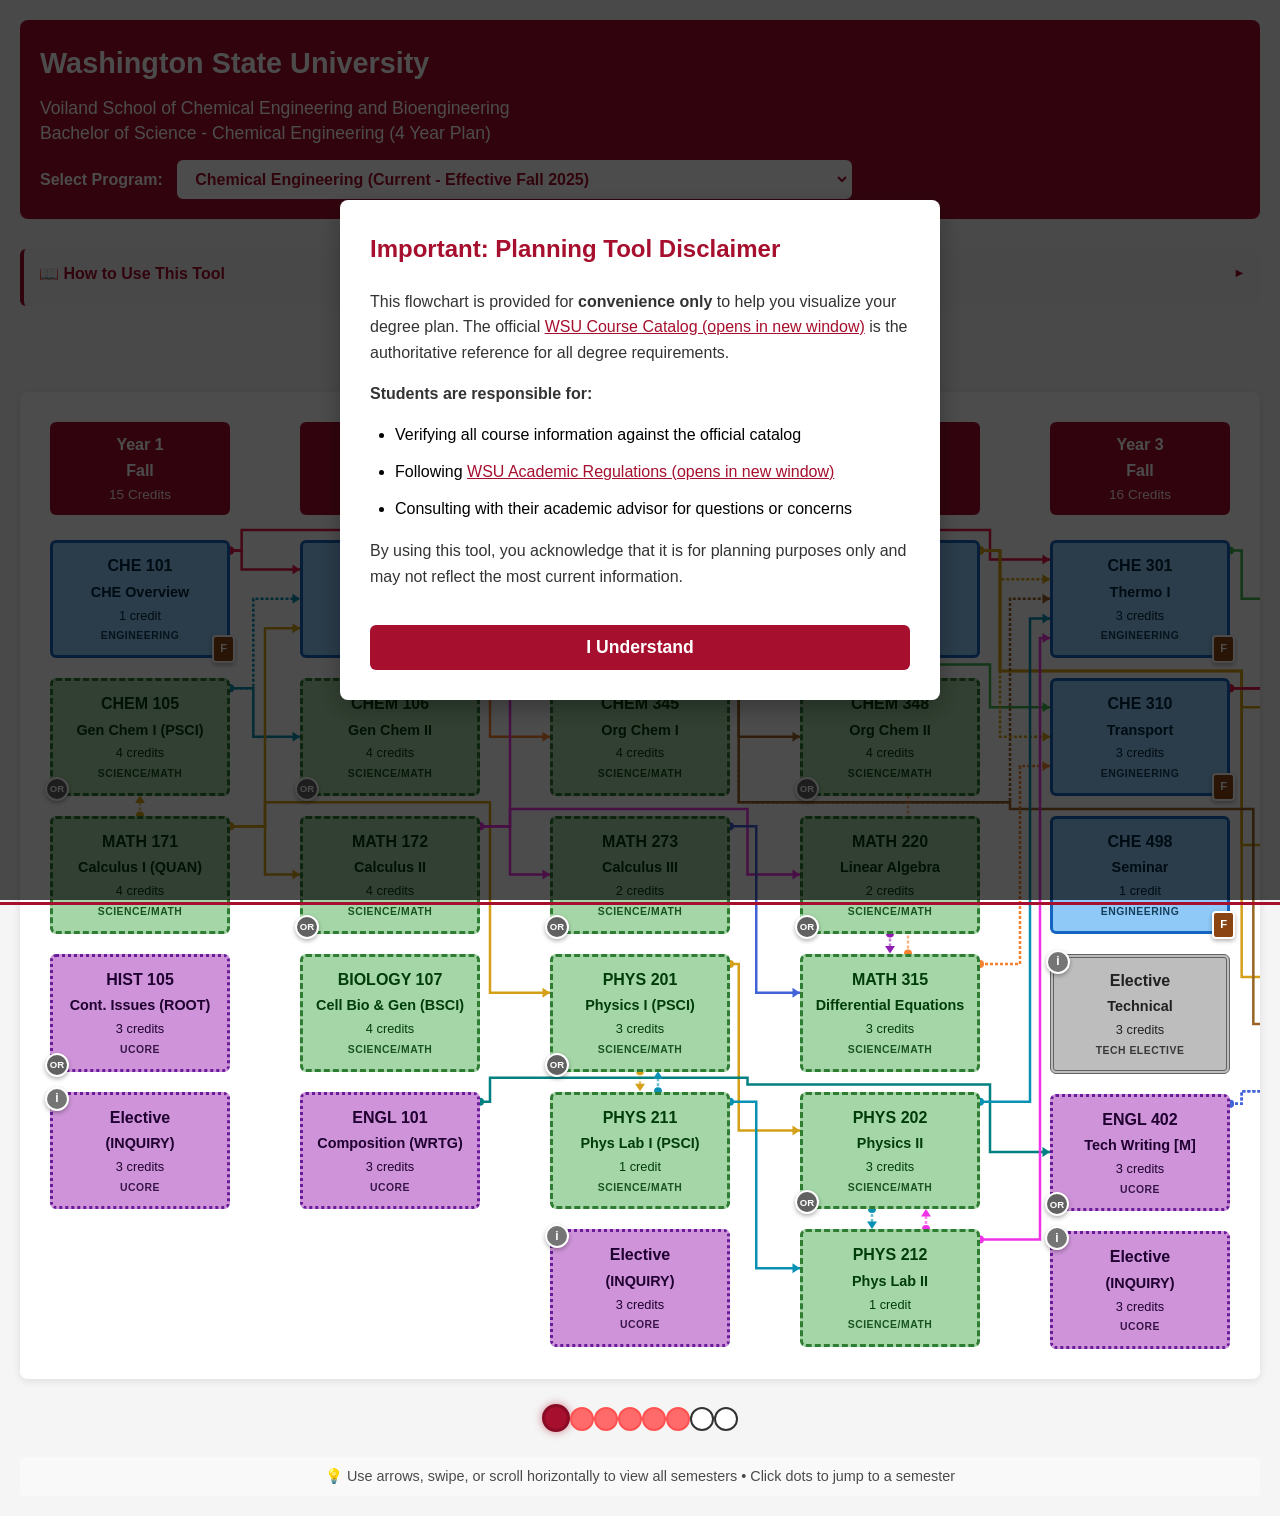
==== index.html @ 3dea2014 "Update stylesheet and script versioning in index.html" ====
<!DOCTYPE html>
<!--
    WSU Engineering Curriculum Flowchart
    Version: 1.0.0
    Last Updated: December 3, 2025
    
    Voiland School of Chemical Engineering and Bioengineering
    Washington State University
-->
<html lang="en">
<head>
    <meta charset="UTF-8">
    <meta name="viewport" content="width=device-width, initial-scale=1.0">
    <title>WSU Engineering Curriculum Flowchart</title>
    <link rel="icon" href="data:image/svg+xml,<svg xmlns=%22http://www.w3.org/2000/svg%22 viewBox=%220 0 100 100%22><text y=%22.9em%22 font-size=%2290%22>🎓</text></svg>">
    <link rel="stylesheet" href="flowchart.css?v=20260311g">
</head>
<body>
    <!-- Fallback for users with JavaScript disabled -->
    <noscript>
        <div style="background: #A60F2D; color: white; padding: 20px; text-align: center; font-family: Arial, sans-serif;">
            <h2>JavaScript Required</h2>
            <p>This curriculum flowchart application requires JavaScript to function. Please enable JavaScript in your browser settings and reload the page.</p>
            <p>For curriculum information, please visit the <a href="https://catalog.wsu.edu/" style="color: #fff; text-decoration: underline;">WSU Course Catalog</a>.</p>
        </div>
    </noscript>
    
    <!-- Skip Navigation Link -->
    <nav aria-label="Skip navigation" style="position: absolute; top: 0; left: 0; pointer-events: none; z-index: 10000; background: transparent; padding: 0; margin: 0;">
        <a href="#flowchart-container" class="skip-link" style="pointer-events: auto;">Skip to flowchart</a>
    </nav>
    
    <!-- Disclaimer Modal -->
    <div id="disclaimerModal" class="modal-overlay" role="dialog" aria-label="Disclaimer" aria-modal="true">
        <div class="modal-content">
            <h2 id="disclaimerTitle">Important: Planning Tool Disclaimer</h2>
            <p>This flowchart is provided for <strong>convenience only</strong> to help you visualize your degree plan. The official <a href="https://catalog.wsu.edu/" target="_blank" rel="noopener noreferrer">WSU Course Catalog (opens in new window)</a> is the authoritative reference for all degree requirements.</p>

            <p><strong>Students are responsible for:</strong></p>
            <ul>
                <li>Verifying all course information against the official catalog</li>
                <li>Following <a href="https://registrar.wsu.edu/academic-regulations/#108" target="_blank" rel="noopener noreferrer">WSU Academic Regulations (opens in new window)</a></li>
                <li>Consulting with their academic advisor for questions or concerns</li>
            </ul>

            <p>By using this tool, you acknowledge that it is for planning purposes only and may not reflect the most current information.</p>

            <button class="modal-button" id="disclaimerButton">I Understand</button>
        </div>
    </div>
    
    <header>
        <h1>Washington State University</h1>
        <h2 class="subtitle">Voiland School of Chemical Engineering and Bioengineering</h2>
        <h2 class="subtitle" id="programTitle">Bachelor of Science - Chemical Engineering (4 Year Plan)</h2>
        <div class="program-selector">
            <label for="programSelect">Select Program:</label>
            <select id="programSelect">
                <!-- Options will be populated dynamically from programsData -->
            </select>
        </div>
    </header>
    
    <main id="main-content">
        <h2 class="visually-hidden">Curriculum Flowchart</h2>
        <div id="announcements" class="visually-hidden" aria-live="polite" aria-atomic="true"></div>

        <!-- User Guide / Legend -->
        <div class="legend">
            <button id="guideToggle" class="collapsed" aria-expanded="false" aria-controls="guideContent">
                <span><span aria-hidden="true">📖</span> How to Use This Tool</span>
            </button>

            <div class="legend-content hidden" id="guideContent">
            <h3 class="visually-hidden">User Guide</h3>
            
            <div class="legend-section">
                <h4 style="font-size: 1em; margin-bottom: 10px; color: #333; font-weight: 600;">Course Types:</h4>
                <div class="legend-items">
                    <div class="legend-item">
                        <div class="legend-box engineering" aria-hidden="true"></div>
                        <span class="legend-label">Engineering</span>
                    </div>
                    <div class="legend-item">
                        <div class="legend-box science" aria-hidden="true"></div>
                        <span class="legend-label">Science/Math</span>
                    </div>
                    <div class="legend-item">
                        <div class="legend-box ucore" aria-hidden="true"></div>
                        <span class="legend-label">UCORE</span>
                    </div>
                    <div class="legend-item">
                        <div class="legend-box technical" aria-hidden="true"></div>
                        <span class="legend-label">Technical Elective</span>
                    </div>
                </div>
            </div>

            <div class="legend-section">
                <h4 style="font-size: 1em; margin-bottom: 10px; color: #333; font-weight: 600;">Course Relationships (click any course to see):</h4>
                <div class="legend-items">
                    <div class="legend-item">
                        <div style="width: 32px; height: 32px; border: 5px solid #000; background: #fff; box-shadow: 0 0 0 3px #A60F2D; border-radius: 4px; margin: 8px;" aria-hidden="true"></div>
                        <span class="legend-label">Selected Course</span>
                    </div>
                    <div class="legend-item">
                        <div style="width: 32px; height: 32px; border: 5px solid #b83600; background: #fff3e0; box-shadow: 0 0 10px rgba(184, 54, 0, 0.6); border-radius: 4px; margin: 8px; position: relative;" aria-hidden="true">
                            <div style="position: absolute; top: 0; right: 0; transform: translate(50%, -50%); background: #b83600; color: white; border-radius: 3px; padding: 0.1rem 0.25rem; font-size: 0.55em; font-weight: bold; border: 1.5px solid white; box-shadow: 0 1px 3px rgba(0,0,0,0.3);">PRE</div>
                        </div>
                        <span class="legend-label">Prerequisites (must take first)</span>
                    </div>
                    <div class="legend-item">
                        <div style="width: 32px; height: 32px; border: 5px solid #2196f3; background: #e3f2fd; box-shadow: 0 0 10px rgba(33, 150, 243, 0.6); border-radius: 4px; margin: 8px; position: relative;" aria-hidden="true">
                            <div style="position: absolute; top: 0; right: 0; transform: translate(50%, -50%); background: #0d47a1; color: white; border-radius: 3px; padding: 0.1rem 0.25rem; font-size: 0.55em; font-weight: bold; border: 1.5px solid white; box-shadow: 0 1px 3px rgba(0,0,0,0.3);">CO</div>
                        </div>
                        <span class="legend-label">Co-requisites (take together)</span>
                    </div>
                    <div class="legend-item">
                        <div style="width: 32px; height: 32px; border: 5px solid #7b1fa2; background: #f3e5f5; box-shadow: 0 0 10px rgba(123, 31, 162, 0.6); border-radius: 4px; margin: 8px; position: relative;" aria-hidden="true">
                            <div style="position: absolute; top: 0; right: 0; transform: translate(50%, -50%); background: #7b1fa2; color: white; border-radius: 3px; padding: 0.1rem 0.25rem; font-size: 0.55em; font-weight: bold; border: 1.5px solid white; box-shadow: 0 1px 3px rgba(0,0,0,0.3);">▶</div>
                        </div>
                        <span class="legend-label">Leads to (unlocks these courses)</span>
                    </div>
                </div>
            </div>

            <div class="legend-section">
                <h4 style="font-size: 1em; margin-bottom: 10px; color: #333; font-weight: 600;">Line Types:</h4>
                <div class="legend-items">
                    <div class="legend-item">
                        <svg width="40" height="24" style="margin: 8px;" aria-hidden="true">
                            <line x1="0" y1="12" x2="40" y2="12" stroke="#333" stroke-width="2.5" stroke-opacity="0.7"/>
                        </svg>
                        <span class="legend-label">Solid line = Prerequisite</span>
                    </div>
                    <div class="legend-item">
                        <svg width="40" height="24" style="margin: 8px;" aria-hidden="true">
                            <line x1="0" y1="12" x2="40" y2="12" stroke="#333" stroke-width="2.5" stroke-opacity="0.7" stroke-dasharray="5,5"/>
                        </svg>
                        <span class="legend-label">Dashed line = Co-requisite</span>
                    </div>
                </div>
            </div>

            <div class="legend-section">
                <h4 style="font-size: 1em; margin-bottom: 10px; color: #333; font-weight: 600;">Additional Indicators:</h4>
                <div class="legend-items">
                    <div class="legend-item">
                        <div style="width: 32px; height: 32px; border: 3px solid #ddd; background: #f5f5f5; border-radius: 4px; position: relative; margin: 10px;" aria-hidden="true">
                            <div style="position: absolute; top: -8px; left: -8px; background: #757575; color: white; border-radius: 50%; width: 24px; height: 24px; display: flex; align-items: center; justify-content: center; font-size: 0.7em; font-weight: bold; border: 2px solid white;">i</div>
                        </div>
                        <span class="legend-label">Course has notes</span>
                    </div>
                    <div class="legend-item">
                        <div style="width: 32px; height: 32px; border: 3px solid #ddd; background: #f5f5f5; border-radius: 4px; position: relative; margin: 10px;" aria-hidden="true">
                            <div style="position: absolute; bottom: -8px; left: -8px; background: #616161; color: white; border-radius: 50%; width: 28px; height: 28px; display: flex; align-items: center; justify-content: center; font-size: 0.65em; font-weight: bold; border: 2px solid white;">OR</div>
                        </div>
                        <span class="legend-label">Course has alternatives</span>
                    </div>
                    <div class="legend-item">
                        <div style="width: 32px; height: 32px; border: 3px solid #ddd; background: #f5f5f5; border-radius: 4px; position: relative; margin: 10px;" aria-hidden="true">
                            <div style="position: absolute; bottom: -8px; right: -8px; background: #8B4513; color: white; border-radius: 4px; padding: 3px 6px; font-size: 0.7em; font-weight: bold; border: 2px solid white;">F</div>
                        </div>
                        <span class="legend-label">Fall only</span>
                    </div>
                    <div class="legend-item">
                        <div style="width: 32px; height: 32px; border: 3px solid #ddd; background: #f5f5f5; border-radius: 4px; position: relative; margin: 10px;" aria-hidden="true">
                            <div style="position: absolute; bottom: -8px; right: -8px; background: #1b5e20; color: white; border-radius: 4px; padding: 3px 6px; font-size: 0.7em; font-weight: bold; border: 2px solid white;">Sp</div>
                        </div>
                        <span class="legend-label">Spring only</span>
                    </div>
                </div>
            </div>

            <div class="legend-section">
                <h4 style="font-size: 1em; margin-bottom: 10px; color: #333; font-weight: 600;">Keyboard Navigation:</h4>
                <ul style="margin-left: 20px; line-height: 1.8;">
                    <li><kbd>Tab</kbd> / <kbd>Shift+Tab</kbd> - Move between courses and controls</li>
                    <li><kbd>Arrow Keys</kbd> - Move between courses in the grid</li>
                    <li><kbd>Enter</kbd> / <kbd>Space</kbd> - Show course details and highlight relationships</li>
                    <li><kbd>Escape</kbd> - Close details panel or clear highlighting</li>
                    <li><kbd>V</kbd> - Switch between flowchart and list view</li>
                </ul>
            </div>
            </div>
        </div>

        <div style="text-align: center; margin-bottom: 20px;">
            <button id="toggleBtn" style="padding: 12px 24px; font-size: 1em; font-weight: bold; background: #A60F2D; color: white; border: 2px solid #A60F2D; border-radius: 6px; cursor: pointer;" aria-label="Switch to List View">
                Switch to List View
            </button>
        </div>

        <div class="diagram-wrapper" id="flowchart-container" tabindex="-1">
            <section aria-labelledby="flowchart-heading">
                <h2 id="flowchart-heading" class="visually-hidden">Course Flowchart</h2>
                <div class="diagram-container" id="flowchartContainer">
                    <svg id="fadedConnectionsSvg" aria-hidden="true" role="presentation" focusable="false" style="position: absolute; top: 0; left: 0; width: 100%; height: 100%; pointer-events: none; z-index: -1;">
                    </svg>
                    <svg id="connectionsSvg" aria-hidden="true" role="presentation" focusable="false" style="position: absolute; top: 0; left: 0; width: 100%; height: 100%; pointer-events: none; z-index: 5;">
                    </svg>
                </div>
            </section>
        </div>
        
        <div class="scroll-controls">
            <div class="scroll-indicators" role="navigation" aria-label="Semester navigation">
                <div id="scrollIndicators"></div>
            </div>
            <div class="scroll-hint" aria-hidden="true"><span>💡</span> Use arrows, swipe, or scroll horizontally to view all semesters • Click dots to jump to a semester</div>
            <div class="visually-hidden">Use the semester navigation buttons to jump between semesters, or press V to switch to list view for easier browsing.</div>
        </div>
        
        <!-- Fixed position scroll arrow buttons -->
        <button class="scroll-arrow scroll-left" id="scrollLeftBtn" aria-label="Scroll left to previous semesters" title="Previous semesters">
            <svg viewBox="0 0 24 24" width="40" height="40" fill="currentColor" aria-hidden="true" style="margin-right: 2px;">
                <polyline points="15 18 9 12 15 6" stroke="currentColor" stroke-width="2.5" fill="none" stroke-linecap="round" stroke-linejoin="round"/>
            </svg>
        </button>
        <button class="scroll-arrow scroll-right" id="scrollRightBtn" aria-label="Scroll right to next semesters" title="Next semesters">
            <svg viewBox="0 0 24 24" width="40" height="40" fill="currentColor" aria-hidden="true" style="margin-left: 2px;">
                <polyline points="9 18 15 12 9 6" stroke="currentColor" stroke-width="2.5" fill="none" stroke-linecap="round" stroke-linejoin="round"/>
            </svg>
        </button>
        
        <div id="textView" style="display: none; background: white; padding: 30px; border-radius: 8px; box-shadow: 0 2px 8px rgba(0,0,0,0.1);">
            <h2 style="color: #A60F2D; margin-bottom: 20px;">Course Listing by Semester</h2>
            <div id="textContent"></div>
        </div>

        <!-- Side Pane for Course Information (placed after main content for correct screen reader order) -->
        <aside id="courseInfoPane" class="course-info-pane" aria-label="Course information details" aria-hidden="true" inert>
            <div class="course-info-pane-header">
                <h2 id="courseInfoHeader" class="course-info-pane-title">Course Information</h2>
                <button class="course-info-pane-close" aria-label="Close course information" id="closeCourseInfoBtn">
                    <span aria-hidden="true">×</span>
                </button>
            </div>
            
            <!-- Single Content Panel (no tabs) -->
            <div class="course-info-panel active" role="region" aria-label="Course details">
                <div class="course-info-content" id="detailsContent"></div>
            </div>
        </aside>
    </main>

    <!-- Handle disclaimer state synchronously before screen reader builds virtual buffer -->
    <script>
    (function() {
        try {
            var modal = document.getElementById('disclaimerModal');
            var seen = localStorage.getItem('flowchartDisclaimerShown') === 'true';
            if (seen) {
                if (modal) { modal.classList.add('hidden'); modal.setAttribute('aria-hidden', 'true'); }
            } else {
                var h = document.querySelector('header');
                var m = document.getElementById('main-content');
                if (h) h.setAttribute('inert', '');
                if (m) m.setAttribute('inert', '');
            }
        } catch(e) {}
    })();
    </script>

    <!-- Load external course data (with cache busting timestamp) -->
    <script src="programsData.js?v=20251203"></script>

    <script src="flowchart.js?v=20260311k"></script>
</body>
</html>
---- flowchart.css ----
* { margin: 0; padding: 0; box-sizing: border-box; }
body { font-family: Arial, sans-serif; line-height: 1.6; padding: 1.25rem; background: #f5f5f5; }

.visually-hidden { position: absolute; left: -10000px; width: 1px; height: 1px; overflow: hidden; }

.skip-link {
    position: absolute;
    top: -100px;
    left: 0;
    background: #A60F2D;
    color: white;
    padding: 8px 16px;
    text-decoration: none;
    z-index: 10000;
    border-radius: 0 0 4px 0;
    font-weight: bold;
    opacity: 0;
    transform: translateY(-100%);
}

.skip-link:focus {
    top: 0;
    opacity: 1;
    transform: translateY(0);
}

header { background: #A60F2D; color: white; padding: 1.25rem; margin-bottom: 1.875rem; border-radius: 0.5rem; }
h1 { font-size: 1.8em; margin-bottom: 0.625rem; }
.subtitle { font-size: 1.1em; font-weight: normal; margin: 0; line-height: 1.4; }

.program-selector { margin-top: 0.938rem; }
.program-selector label { font-size: 1em; font-weight: bold; margin-right: 0.625rem; display: inline-block; }
.program-selector select {
    font-size: 1em;
    padding: 0.5rem 0.75rem;
    border-radius: 6px;
    border: 2px solid white;
    background: white;
    color: #A60F2D;
    font-weight: bold;
    cursor: pointer;
    max-width: 100%;
    min-width: min(300px, 100%);
}
.program-selector select option {
    font-weight: bold;
}
.program-selector select optgroup {
    font-weight: bold;
}
.diagram-wrapper { background: white; padding: 1.875rem; border-radius: 0.5rem; box-shadow: 0 2px 8px rgba(0,0,0,0.1); overflow-x: auto; position: relative; scroll-behavior: smooth; display: flex; justify-content: flex-start; }
.diagram-container { position: relative; min-width: 1600px; max-width: max-content; display: flex; gap: 70px; scroll-snap-type: x mandatory; }

@media (min-width: 1700px) {
    .diagram-wrapper { justify-content: center; }
}
.semester-column { flex: 0 0 180px; display: flex; flex-direction: column; gap: 20px; scroll-snap-align: start; }
.semester-header { font-size: 1em; font-weight: bold; color: white; background: #A60F2D; padding: 0.625rem; border-radius: 0.375rem; text-align: center; margin-bottom: 0.313rem; margin-top: 0; }
.semester-header .semester-year,
.semester-header .semester-season { display: block; }
.semester-header .credits { font-weight: normal; font-size: 0.85em; opacity: 0.9; display: block; }
.course { padding: 0.625rem; border-radius: 0.375rem; border: 3px solid #333; min-height: 4.688rem; display: flex; flex-direction: column; justify-content: center; align-items: center; text-align: center; cursor: pointer; position: relative; z-index: 6; transition: all 0.2s ease; }
.course:hover { transform: scale(1.05); box-shadow: 0 4px 8px rgba(0,0,0,0.2); }
/* .course:focus removed for static version - no interaction */
.course.engineering { background: #8fc9f7; border-color: #1565c0; color: #002942; border-style: solid; }
.course.science { background: #a5d6a7; border-color: #2e7d32; color: #003d0a; border-style: dashed; }
.course.ucore { background: #ce93d8; border-color: #6a1b9a; color: #1f0030; border-style: dotted; }
.course.technical { background: #bdbdbd; border-color: #616161; color: #212121; border-style: double; border-width: 4px; }
.course-code { font-weight: bold; font-size: 1em; display: block; margin-bottom: 0.25rem; text-align: center; }
.course-name { font-size: 0.9em; font-weight: 600; display: block; margin-bottom: 0.25rem; text-align: center; line-height: 1.3; }
.course-credits { font-size: 0.8em; display: block; text-align: center; }
.course-type-label { font-size: 0.65em; text-transform: uppercase; letter-spacing: 0.05em; opacity: 0.85; display: block; text-align: center; margin-top: 0.15rem; font-weight: 700; }

/* AAA Compliance: Abbreviation - semantic only, no visual styling */
abbr[title] {
    text-decoration: none;
    cursor: inherit;
}

.relationship-badge {
    position: absolute;
    top: -8px;
    right: -8px;
    background: #ff9800;
    color: white;
    border-radius: 4px;
    padding: 0.188rem 0.375rem;
    display: flex;
    align-items: center;
    justify-content: center;
    font-size: 0.7em;
    font-weight: bold;
    border: 2px solid white;
    box-shadow: 0 2px 4px rgba(0,0,0,0.3);
    z-index: 200;
    text-shadow: 0 1px 2px rgba(0,0,0,0.5); /* Improves text readability */
}

.relationship-badge.prereq { background: #b83600; } /* Darkened for better contrast */
.relationship-badge.coreq { background: #0a2f6e; } /* Darkened for better contrast */
.relationship-badge.leadsto { background: #7b1fa2; } /* Purple - distinct from all other badges */

.semester-restriction-badge {
    position: absolute;
    bottom: -8px;
    right: -8px;
    background: #D2691E;
    color: white;
    border-radius: 4px;
    padding: 0.188rem 0.375rem;
    display: flex;
    align-items: center;
    justify-content: center;
    font-size: 0.7em;
    font-weight: bold;
    border: 2px solid white;
    box-shadow: 0 2px 4px rgba(0,0,0,0.3);
    z-index: 200;
}

.semester-restriction-badge.fall { background: #8B4513; }
.semester-restriction-badge.spring { background: #1b5e20; }
.semester-restriction-badge.summer { background: #c44100; }
.semester-restriction-badge.fall::before { content: "F"; }
.semester-restriction-badge.spring::before { content: "Sp"; }
.semester-restriction-badge.summer::before { content: "Su"; }

.notes-indicator {
    position: absolute;
    top: -8px;
    left: -8px;
    background: #757575;
    color: white;
    border-radius: 50%;
    width: 24px;
    height: 24px;
    display: flex;
    align-items: center;
    justify-content: center;
    font-size: 0.75em;
    font-weight: bold;
    border: 2px solid white;
    box-shadow: 0 2px 4px rgba(0,0,0,0.3);
    z-index: 200;
}
.notes-indicator::before { content: "i"; }

/* Line highlighting styles */
.connection-path.highlighted { stroke-width: 2.5 !important; stroke-opacity: 1 !important; }
.connection-path.faded { display: none; }
.connection-indicator.highlighted { fill-opacity: 1 !important; }
.connection-indicator.faded { display: none; }
.course.highlighted { box-shadow: 0 0 12px rgba(0, 0, 0, 0.5); z-index: 7; }

/* Colored glows for different relationship types */
.course.highlighted.prereq-glow { box-shadow: 0 0 16px rgba(184, 54, 0, 0.7); } /* Orange glow for prerequisites */
.course.highlighted.coreq-glow { box-shadow: 0 0 16px rgba(10, 47, 110, 0.7); } /* Blue glow for co-requisites */
.course.highlighted.leadsto-glow { box-shadow: 0 0 16px rgba(22, 68, 23, 0.7); } /* Green glow for "leads to" */

.course.selected { 
    border: 5px solid #000 !important; 
    box-shadow: 0 0 0 3px #A60F2D !important;
    z-index: 8;
}
.course.dimmed { opacity: 0.5; filter: grayscale(60%); transition: opacity 0.2s ease, filter 0.2s ease; z-index: 4 !important; position: relative; }

/* Enhanced focus indicators for accessibility */
*:focus {
    outline: 3px solid #A60F2D;
    outline-offset: 2px;
}

.course:focus {
    outline: 4px solid #A60F2D;
    outline-offset: 4px;
    box-shadow: 0 0 0 2px white, 0 0 0 6px #A60F2D, 0 0 8px rgba(166, 15, 45, 0.5);
    z-index: 9 !important;
}

button:focus, 
select:focus,
.notes-indicator:focus,
.alternatives-indicator:focus {
    outline: 3px solid #A60F2D;
    outline-offset: 2px;
    box-shadow: 0 0 8px rgba(166, 15, 45, 0.5);
}

/* High contrast mode support */
@media (prefers-contrast: high) {
    *:focus {
        outline: 4px solid currentColor;
        outline-offset: 3px;
    }
    
    .course:focus {
        outline: 5px solid currentColor;
        outline-offset: 5px;
        box-shadow: 0 0 0 3px white, 0 0 0 8px currentColor;
    }
}

/* Remove focus outline when clicking with mouse (but keep for keyboard) */
.course:focus:not(:focus-visible) {
    outline: none;
    box-shadow: none;
}

button:focus:not(:focus-visible),
select:focus:not(:focus-visible) {
    outline: 2px solid #A60F2D;
    box-shadow: none;
}

/* Enhanced focus-visible for buttons with same-color borders */
#toggleBtn:focus-visible,
#guideToggle:focus-visible,
#programSelect:focus-visible {
    outline: 3px solid #000;
    outline-offset: 3px;
    box-shadow: 0 0 0 1px white, 0 0 8px rgba(0, 0, 0, 0.5);
}

.scroll-dot:focus-visible {
    outline: 3px solid #000;
    outline-offset: 3px;
    box-shadow: 0 0 0 1px white, 0 0 8px rgba(0, 0, 0, 0.4);
}

.notes-indicator:hover {
    background: #616161;
}

.alternatives-indicator {
    position: absolute;
    bottom: -8px;
    left: -8px;
    background: #616161;
    color: white;
    border-radius: 50%;
    width: 24px;
    height: 24px;
    display: flex;
    align-items: center;
    justify-content: center;
    font-size: 0.6em;
    font-weight: bold;
    border: 2px solid white;
    box-shadow: 0 2px 4px rgba(0,0,0,0.3);
    z-index: 200;
    transition: transform 0.2s ease;
    line-height: 1;
}
.alternatives-indicator::before { content: "OR"; }

.alternatives-indicator:hover {
    transform: scale(1.1);
    background: #424242;
}

/* Side Pane for Course Information */
.course-info-pane {
    position: fixed;
    right: -380px;
    top: 0;
    width: 350px;
    height: 100vh;
    background: white;
    border-left: 2px solid #757575;
    box-shadow: -4px 0 12px rgba(0,0,0,0.2);
    z-index: 10000;
    display: flex;
    flex-direction: column;
    transition: right 0.3s ease;
    overflow-y: auto;
}

.course-info-pane[aria-hidden="false"] {
    right: 0;
}

/* Responsive: Bottom drawer on narrow screens */
@media (max-width: 1024px) {
    .course-info-pane {
        position: fixed;
        right: auto;
        top: auto;
        bottom: -500px;
        left: 0;
        width: 100%;
        height: auto;
        max-height: 30vh;
        border-left: none;
        border-top: 2px solid #757575;
        box-shadow: 0 -4px 12px rgba(0,0,0,0.2);
        transition: bottom 0.3s ease;
        border-radius: 12px 12px 0 0;
        z-index: 9998;
    }
    
    .course-info-pane[aria-hidden="false"] {
        right: auto;
        bottom: 0;
    }
}

/* Adjust flowchart when pane is open on desktop */
@media (min-width: 1025px) {
    #flowchart-container {
        transition: margin-right 0.3s ease;
    }
    
    body.pane-open #flowchart-container {
        margin-right: 380px;
    }
}

.course-info-pane-header {
    position: relative;
    padding: 20px 20px 16px 20px;
    border-bottom: 2px solid #e0e0e0;
    flex-shrink: 0;
}

.course-info-pane-title {
    font-weight: bold;
    color: #424242;
    font-size: 1.2em;
    margin: 0;
    padding-right: 32px;
}

.course-info-pane-close {
    position: absolute;
    top: 8px;
    right: 8px;
    background: none;
    border: none;
    font-size: 1.5em;
    color: #666;
    cursor: pointer;
    width: 44px;
    height: 44px;
    display: flex;
    align-items: center;
    justify-content: center;
    border-radius: 4px;
    transition: all 0.2s ease;
    padding: 0;
}

.course-info-pane-close:hover {
    background: #f0f0f0;
    color: #333;
}

.course-info-pane-close:focus-visible {
    outline: 2px solid #A60F2D;
}

.course-info-tabs {
    display: flex;
    gap: 0;
    padding: 0 20px;
    border-bottom: 2px solid #e0e0e0;
    background: #fafafa;
    flex-shrink: 0;
}

.course-info-tab {
    background: none;
    border: none;
    padding: 12px 16px;
    cursor: pointer;
    color: #666;
    font-weight: 500;
    font-size: 0.95em;
    position: relative;
    border-bottom: 3px solid transparent;
    transition: all 0.2s ease;
    white-space: nowrap;
}

.course-info-tab:hover {
    color: #333;
    background: #efefef;
}

.course-info-tab[aria-selected="true"] {
    color: #A60F2D;
    border-bottom-color: #A60F2D;
}

.course-info-tab:focus-visible {
    outline: 2px solid #A60F2D;
    outline-offset: -3px;
}

.course-info-panel {
    display: none;
    padding: 20px;
    flex: 1;
    overflow-y: auto;
    animation: fadeIn 0.2s ease;
}

.course-info-panel.active {
    display: block;
}

@keyframes fadeIn {
    from { opacity: 0; }
    to { opacity: 1; }
}

.course-info-content {
    color: #333;
    line-height: 1.6;
    word-wrap: break-word;
}

.course-info-content p {
    margin: 0 0 12px 0;
}

.course-info-content strong {
    color: #424242;
}

.course-details-row {
    margin-bottom: 12px;
    display: flex;
    flex-direction: column;
}

.course-details-label {
    font-weight: 600;
    color: #0d47a1;
    font-size: 0.9em;
    margin-bottom: 4px;
}

.course-details-value {
    color: #333;
    padding-left: 8px;
}

/* Responsive tab styles for narrow screens */
@media (max-width: 1024px) {
    .course-info-tabs {
        padding: 0 12px;
        overflow-x: auto;
        flex-wrap: nowrap;
    }
    
    .course-info-tab {
        padding: 10px 12px;
        font-size: 0.9em;
        flex-shrink: 0;
    }
    
    .course-info-panel {
        padding: 16px;
    }
}
.text-semester { margin-bottom: 40px; }
.text-semester h3 { color: #A60F2D; font-size: 1.4em; margin-bottom: 20px; padding-bottom: 10px; border-bottom: 3px solid #A60F2D; }
.text-semester h4 { font-size: 1.1em; margin-bottom: 8px; color: #333; }
.text-course { margin-bottom: 15px; padding: 15px; border-left: 5px solid #1565c0; background: #f5f5f5; border-radius: 4px; cursor: pointer; }
.text-course:hover { background: #eeeeee; }
.text-course:focus { outline: 3px solid #A60F2D; outline-offset: 2px; }
.text-course.science { border-left-color: #2e7d32; }
.text-course.ucore { border-left-color: #6a1b9a; }
.text-course.technical { border-left-color: #616161; }
.text-course p { margin: 5px 0; color: #666; }
.text-course-type { display: inline-block; font-size: 0.75em; font-weight: 700; text-transform: uppercase; letter-spacing: 0.05em; padding: 2px 8px; border-radius: 3px; margin-left: 8px; vertical-align: middle; }
.text-course-type.engineering { background: #8fc9f7; color: #002942; }
.text-course-type.science { background: #a5d6a7; color: #003d0a; }
.text-course-type.ucore { background: #ce93d8; color: #1f0030; }
.text-course-type.technical { background: #bdbdbd; color: #212121; }
kbd { background: #fff; border: 1px solid #ccc; border-radius: 3px; padding: 2px 6px; font-family: monospace; font-weight: bold; }

.legend { background: #f0f0f0; padding: 0.938rem; margin-bottom: 1.25rem; border-radius: 0.375rem; border-left: 4px solid #A60F2D; }
#guideToggle { font-size: 1em; margin-bottom: 0.5rem; color: #A60F2D; cursor: pointer; user-select: none; display: flex; align-items: center; justify-content: space-between; font-weight: bold; border: none; background: none; padding: 0; text-align: left; width: 100%; font-family: Arial, sans-serif; }
#guideToggle:hover { color: #8a0c24; }
#guideToggle::after { content: '▼'; font-size: 0.8em; transition: transform 0.3s ease; }
#guideToggle.collapsed::after { transform: rotate(-90deg); }
.legend-content { transition: all 0.3s ease; overflow: hidden; }
.legend-content.hidden { max-height: 0; opacity: 0; margin: 0; visibility: hidden; }
.legend-section { margin-bottom: 20px; }
.legend-section:last-child { margin-bottom: 0; }
.legend-items { display: flex; flex-wrap: wrap; gap: 20px; }
.legend-item { display: flex; align-items: center; gap: 8px; }
.legend-box { width: 30px; height: 30px; border-radius: 4px; border: 3px solid; }
.legend-box.engineering { background: #8fc9f7; border-color: #1565c0; border-style: solid; }
.legend-box.science { background: #a5d6a7; border-color: #2e7d32; border-style: dashed; }
.legend-box.ucore { background: #ce93d8; border-color: #6a1b9a; border-style: dotted; }
.legend-box.technical { background: #bdbdbd; border-color: #616161; border-style: double; border-width: 4px; }
.legend-label { font-size: 0.9em; font-weight: 500; }

.scroll-indicators { display: flex; justify-content: center; align-items: center; gap: 2rem; margin-top: 0.938rem; padding: 0.625rem; }
.scroll-arrow { position: fixed; background: rgba(255, 255, 255, 0.95); border: 2px solid #A60F2D; color: #A60F2D; width: 56px; height: 56px; border-radius: 50%; cursor: pointer; padding: 0; display: none; align-items: center; justify-content: center; flex-shrink: 0; z-index: 1000; box-shadow: 0 2px 8px rgba(0, 0, 0, 0.1); transition: right 0.3s ease, left 0.3s ease; }
body.pane-open .scroll-arrow { display: flex; }
.scroll-arrow:hover { background: #A60F2D; color: white; box-shadow: 0 4px 12px rgba(166, 15, 45, 0.3); }
.scroll-arrow:focus-visible { outline: 2px solid #A60F2D; outline-offset: 2px; }
.scroll-arrow:disabled { opacity: 0.5; cursor: not-allowed; }
.scroll-left { left: 12px; top: 50%; transform: translateY(-50%); }
.scroll-right { right: 12px; top: 50%; transform: translateY(-50%); }

/* Adjust right button when pane is open on desktop */
@media (min-width: 1025px) {
    .course-info-pane[aria-hidden="false"] ~ .scroll-right {
        right: 370px;
    }
}
.scroll-dot { width: 24px; height: 24px; border-radius: 50%; background: #ff6b6b; cursor: pointer; border: 2px solid #ff5252; position: relative; }
.scroll-dot::before { content: ''; position: absolute; top: 50%; left: 50%; transform: translate(-50%, -50%); width: 44px; height: 44px; border-radius: 50%; }
.scroll-dot:hover { background: #A60F2D; border-color: #8a0c24; transform: scale(1.1); }
.scroll-dot.active { background: #A60F2D; width: 28px; height: 28px; border: 3px solid #8a0c24; box-shadow: 0 0 8px rgba(166, 15, 45, 0.5); }
.scroll-dot.out-of-view { background: white; border: 2px solid #333; opacity: 1; }
.scroll-hint { text-align: center; color: #4a4a4a; font-size: 0.9em; margin-top: 0.625rem; padding: 0.5rem; background: #f9f9f9; border-radius: 0.25rem; }

@media (max-width: 768px) {
    .scroll-hint { font-size: 0.85em; }
}

/* Position scroll controls on narrow screens */
@media (max-width: 1024px) {
    main {
        padding-bottom: 0;
    }

    .scroll-controls {
        position: relative;
        z-index: 100;
        background: white;
        padding: 10px;
        border-top: 1px solid #e0e0e0;
    }
}

/* AAA Compliance: Respect user motion preferences */
@media (prefers-reduced-motion: reduce) {
    *, *::before, *::after {
        animation-duration: 0.01ms !important;
        animation-iteration-count: 1 !important;
        transition-duration: 0.01ms !important;
        transition-delay: 0ms !important;
        scroll-behavior: auto !important;
    }
    .course:hover { 
        transform: none !important; 
        box-shadow: 0 4px 8px rgba(0,0,0,0.2) !important;
    }
    .scroll-dot { transition: none !important; }
    .skip-link { transition: none !important; }
    .modal-overlay { animation: none !important; }
}

/* Windows High Contrast / Forced Colors support */
@media (forced-colors: active) {
    .course {
        border: 3px solid ButtonText;
        forced-color-adjust: none;
    }
    .course.engineering { border-style: solid; }
    .course.science { border-style: dashed; }
    .course.ucore { border-style: dotted; }
    .course.technical { border-style: double; border-width: 4px; }

    .course:focus {
        outline: 3px solid Highlight;
        outline-offset: 3px;
    }

    .course.selected {
        border-color: Highlight;
        outline: 3px solid Highlight;
    }

    .course.highlighted {
        border-color: Highlight;
    }

    .course.dimmed {
        opacity: 0.5;
    }

    .relationship-badge,
    .semester-restriction-badge,
    .notes-indicator,
    .alternatives-indicator {
        forced-color-adjust: none;
    }

    .scroll-dot {
        border: 2px solid ButtonText;
        forced-color-adjust: none;
    }

    .scroll-dot.active {
        background: Highlight;
        border-color: Highlight;
    }

    .modal-button,
    #toggleBtn,
    #guideToggle {
        border: 2px solid ButtonText;
    }

    header {
        border: 2px solid ButtonText;
    }

    .semester-header {
        border: 1px solid ButtonText;
    }
}

/* Disclaimer Modal Styles */
.modal-overlay {
    position: fixed;
    top: 0;
    left: 0;
    right: 0;
    bottom: 0;
    background: rgba(0, 0, 0, 0.7);
    display: flex;
    align-items: center;
    justify-content: center;
    z-index: 10001;
    padding: 20px;
}

.modal-overlay.hidden {
    display: none;
}

.modal-content {
    background: white;
    border-radius: 8px;
    padding: 30px;
    max-width: 600px;
    width: 100%;
    box-shadow: 0 8px 24px rgba(0, 0, 0, 0.3);
    position: relative;
}

.modal-content h2 {
    color: #A60F2D;
    font-size: 1.5em;
    margin-bottom: 20px;
    font-weight: bold;
}

.modal-content p {
    line-height: 1.6;
    margin-bottom: 15px;
    color: #333;
}

.modal-content ul {
    margin: 15px 0 15px 25px;
    line-height: 1.8;
}

.modal-content li {
    margin-bottom: 8px;
}

.modal-content a {
    color: #A60F2D;
    text-decoration: underline;
}

.modal-content a:hover {
    color: #8a0c24;
}

.modal-button {
    background: #A60F2D;
    color: white;
    border: none;
    padding: 12px 30px;
    font-size: 1.1em;
    font-weight: bold;
    border-radius: 6px;
    cursor: pointer;
    margin-top: 20px;
    width: 100%;
}

.modal-button:hover {
    background: #8a0c24;
}

/* Modal button uses default focus style */

/* Print Styles */
@media print {
    /* Page setup for landscape single page */
    @page {
        size: landscape;
        margin: 0.4in;
    }

    /* Hide interactive elements only */
    .skip-link,
    .program-selector,
    .scroll-controls,
    .scroll-indicators,
    .scroll-hint,
    .scroll-arrow,
    #toggleBtn,
    #guideToggle,
    #textView,
    .modal-overlay,
    .course-info-pane {
        display: none !important;
    }

    /* Hide non-essential legend sections: Course Relationships, Additional Indicators, Keyboard Navigation */
    .legend-content .legend-section:nth-of-type(2),
    .legend-content .legend-section:nth-of-type(4),
    .legend-content .legend-section:nth-of-type(5) {
        display: none !important;
    }

    /* Hide "click to view" text in print and interactive navigation */
    @media print {
        .legend-print-hide {
            display: none !important;
        }
    }

    /* Keep legend visible but hidden content shown */
    .legend {
        display: block !important;
        page-break-inside: avoid;
        page-break-after: avoid;
        margin: 0.1in 0 0 0;
        padding: 0.05in 0.04in;
        border-top: 1px solid #ccc;
        font-size: 0.9em;
        position: relative;
        border-radius: 0;
    }

    .legend-content {
        display: flex !important;
        visibility: visible !important;
        height: auto !important;
        max-height: none !important;
        opacity: 1 !important;
        margin: 0.04in 0 !important;
        gap: 15px;
        flex-wrap: nowrap;
    }

    .legend-content.hidden {
        display: flex !important;
        visibility: visible !important;
        height: auto !important;
        max-height: none !important;
        opacity: 1 !important;
        margin: 0.04in 0 !important;
        gap: 15px;
        flex-wrap: nowrap;
    }

    .legend-section {
        display: block !important;
        page-break-inside: avoid;
        margin-bottom: 0;
        flex-shrink: 0;
    }

    .legend-items {
        display: flex !important;
        flex-wrap: wrap;
        gap: 8px;
    }

    .legend-item {
        display: flex !important;
        align-items: center;
        gap: 3px;
        margin-bottom: 0;
        font-size: 0.9em;
        white-space: nowrap;
    }

    /* Keep body and main container as-is */
    body {
        background: white;
        padding: 0.3in;
    }

    /* Header - reduce padding for print */
    header {
        page-break-after: avoid;
        padding: 0.6rem 0.8rem;
        margin-bottom: 0.6rem;
        border-radius: 0;
    }

    h1 {
        font-size: 1.5em;
        margin-bottom: 0.3rem;
    }

    .subtitle {
        font-size: 0.95em;
    }

    /* Main flowchart container */
    main {
        padding: 0;
    }

    .diagram-wrapper {
        overflow: visible !important;
        box-shadow: none !important;
        page-break-inside: avoid;
        margin-bottom: 0;
        margin-top: 0;
        width: auto;
        padding: 0;
    }

    #flowchartContainer {
        zoom: 0.72;
    }

    /* Ensure SVG connections are visible */
    #connectionsSvg {
        display: block !important;
        print-color-adjust: exact;
        -webkit-print-color-adjust: exact;
    }

    /* Ensure connection lines print */
    #connectionsSvg path,
    #connectionsSvg circle,
    #connectionsSvg polygon {
        print-color-adjust: exact;
        -webkit-print-color-adjust: exact;
    }

    /* Ensure course colors print */
    .course {
        print-color-adjust: exact;
        -webkit-print-color-adjust: exact;
        page-break-inside: avoid;
    }

    /* Remove transitions for faster printing */
    * {
        transition: none !important;
        animation: none !important;
    }

    /* Hide tooltips */
    .course-info-tooltip {
        display: none !important;
    }
}

/* Lane routing styles for static flowchart */
.diagram-wrapper {
    padding-top: 30px !important;
    padding-bottom: 30px !important;
}

.routing-lane {
    position: absolute;
    left: 0;
    right: 0;
    height: 80px;
    background: rgba(230, 230, 230, 0.3);
    border-top: 2px dashed #999;
    border-bottom: 2px dashed #999;
    z-index: 1;
    pointer-events: none;
}

.routing-lane.top {
    top: 20px;
}

.routing-lane.bottom {
    bottom: 20px;
}

.routing-lane-label {
    position: absolute;
    left: 10px;
    top: 50%;
    transform: translateY(-50%);
    font-size: 0.8em;
    color: #666;
    font-weight: bold;
    background: white;
    padding: 4px 8px;
    border-radius: 4px;
    border: 1px solid #999;
}
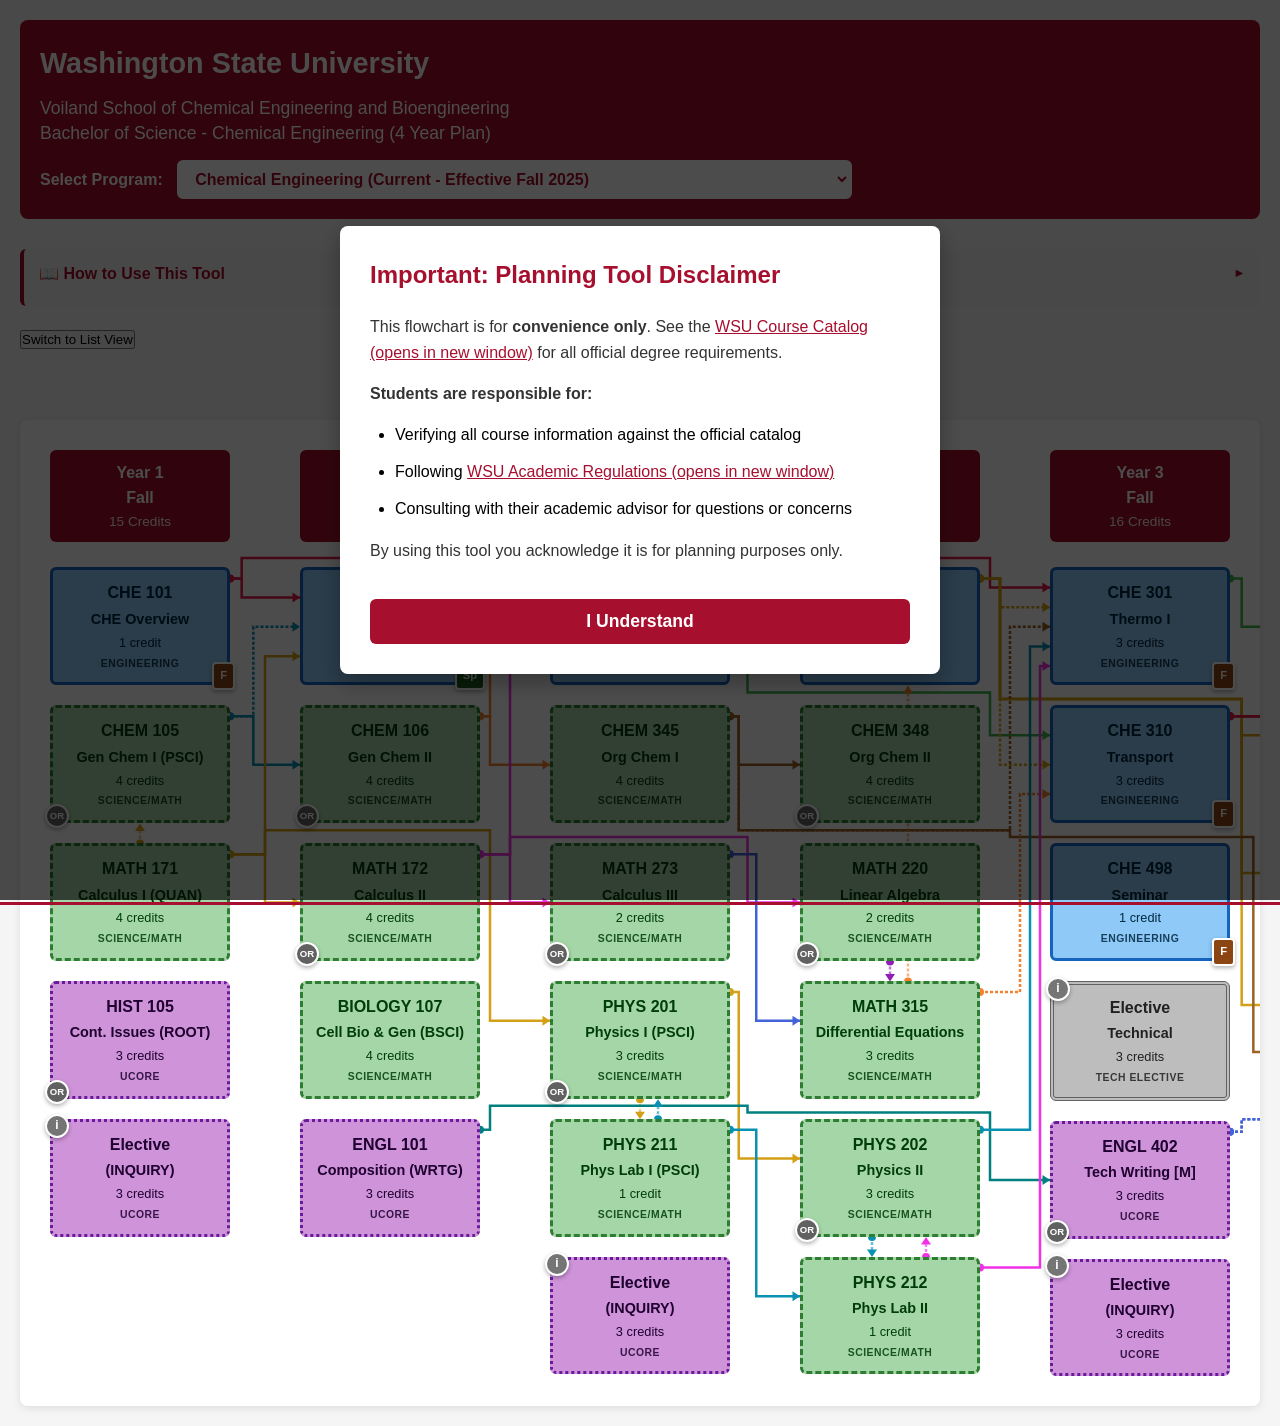
==== commit 25c7c03c: "Update index.html for accessibility and content clarity" ====
--- a/index.html
+++ b/index.html
@@ -13,7 +13,7 @@
     <meta name="viewport" content="width=device-width, initial-scale=1.0">
     <title>WSU Engineering Curriculum Flowchart</title>
     <link rel="icon" href="data:image/svg+xml,<svg xmlns=%22http://www.w3.org/2000/svg%22 viewBox=%220 0 100 100%22><text y=%22.9em%22 font-size=%2290%22>🎓</text></svg>">
-    <link rel="stylesheet" href="flowchart.css?v=20260311g">
+    <link rel="stylesheet" href="flowchart.css?v=20260313j">
 </head>
 <body>
     <!-- Fallback for users with JavaScript disabled -->
@@ -26,15 +26,13 @@
     </noscript>
     
     <!-- Skip Navigation Link -->
-    <nav aria-label="Skip navigation" style="position: absolute; top: 0; left: 0; pointer-events: none; z-index: 10000; background: transparent; padding: 0; margin: 0;">
-        <a href="#flowchart-container" class="skip-link" style="pointer-events: auto;">Skip to flowchart</a>
-    </nav>
+    <a href="#flowchart-container" class="skip-link">Skip to flowchart</a>
     
     <!-- Disclaimer Modal -->
-    <div id="disclaimerModal" class="modal-overlay" role="dialog" aria-label="Disclaimer" aria-modal="true">
+    <div id="disclaimerModal" class="modal-overlay" role="dialog" aria-labelledby="disclaimerTitle" aria-modal="true">
         <div class="modal-content">
             <h2 id="disclaimerTitle">Important: Planning Tool Disclaimer</h2>
-            <p>This flowchart is provided for <strong>convenience only</strong> to help you visualize your degree plan. The official <a href="https://catalog.wsu.edu/" target="_blank" rel="noopener noreferrer">WSU Course Catalog (opens in new window)</a> is the authoritative reference for all degree requirements.</p>
+            <p>This flowchart is for <strong>convenience only</strong>. See the <a href="https://catalog.wsu.edu/" target="_blank" rel="noopener noreferrer">WSU Course Catalog (opens in new window)</a> for all official degree requirements.</p>
 
             <p><strong>Students are responsible for:</strong></p>
             <ul>
@@ -43,7 +41,7 @@
                 <li>Consulting with their academic advisor for questions or concerns</li>
             </ul>
 
-            <p>By using this tool, you acknowledge that it is for planning purposes only and may not reflect the most current information.</p>
+            <p>By using this tool you acknowledge it is for planning purposes only.</p>
 
             <button class="modal-button" id="disclaimerButton">I Understand</button>
         </div>
@@ -51,13 +49,14 @@
     
     <header>
         <h1>Washington State University</h1>
-        <h2 class="subtitle">Voiland School of Chemical Engineering and Bioengineering</h2>
+        <p class="subtitle">Voiland School of Chemical Engineering and Bioengineering</p>
         <h2 class="subtitle" id="programTitle">Bachelor of Science - Chemical Engineering (4 Year Plan)</h2>
         <div class="program-selector">
             <label for="programSelect">Select Program:</label>
-            <select id="programSelect">
+            <select id="programSelect" aria-describedby="programSelectHint">
                 <!-- Options will be populated dynamically from programsData -->
             </select>
+            <span id="programSelectHint" class="visually-hidden">Use arrow keys to browse programs, then press Enter to load the selected program.</span>
         </div>
     </header>
     
@@ -73,104 +72,6 @@
 
             <div class="legend-content hidden" id="guideContent">
             <h3 class="visually-hidden">User Guide</h3>
-            
-            <div class="legend-section">
-                <h4 style="font-size: 1em; margin-bottom: 10px; color: #333; font-weight: 600;">Course Types:</h4>
-                <div class="legend-items">
-                    <div class="legend-item">
-                        <div class="legend-box engineering" aria-hidden="true"></div>
-                        <span class="legend-label">Engineering</span>
-                    </div>
-                    <div class="legend-item">
-                        <div class="legend-box science" aria-hidden="true"></div>
-                        <span class="legend-label">Science/Math</span>
-                    </div>
-                    <div class="legend-item">
-                        <div class="legend-box ucore" aria-hidden="true"></div>
-                        <span class="legend-label">UCORE</span>
-                    </div>
-                    <div class="legend-item">
-                        <div class="legend-box technical" aria-hidden="true"></div>
-                        <span class="legend-label">Technical Elective</span>
-                    </div>
-                </div>
-            </div>
-
-            <div class="legend-section">
-                <h4 style="font-size: 1em; margin-bottom: 10px; color: #333; font-weight: 600;">Course Relationships (click any course to see):</h4>
-                <div class="legend-items">
-                    <div class="legend-item">
-                        <div style="width: 32px; height: 32px; border: 5px solid #000; background: #fff; box-shadow: 0 0 0 3px #A60F2D; border-radius: 4px; margin: 8px;" aria-hidden="true"></div>
-                        <span class="legend-label">Selected Course</span>
-                    </div>
-                    <div class="legend-item">
-                        <div style="width: 32px; height: 32px; border: 5px solid #b83600; background: #fff3e0; box-shadow: 0 0 10px rgba(184, 54, 0, 0.6); border-radius: 4px; margin: 8px; position: relative;" aria-hidden="true">
-                            <div style="position: absolute; top: 0; right: 0; transform: translate(50%, -50%); background: #b83600; color: white; border-radius: 3px; padding: 0.1rem 0.25rem; font-size: 0.55em; font-weight: bold; border: 1.5px solid white; box-shadow: 0 1px 3px rgba(0,0,0,0.3);">PRE</div>
-                        </div>
-                        <span class="legend-label">Prerequisites (must take first)</span>
-                    </div>
-                    <div class="legend-item">
-                        <div style="width: 32px; height: 32px; border: 5px solid #2196f3; background: #e3f2fd; box-shadow: 0 0 10px rgba(33, 150, 243, 0.6); border-radius: 4px; margin: 8px; position: relative;" aria-hidden="true">
-                            <div style="position: absolute; top: 0; right: 0; transform: translate(50%, -50%); background: #0d47a1; color: white; border-radius: 3px; padding: 0.1rem 0.25rem; font-size: 0.55em; font-weight: bold; border: 1.5px solid white; box-shadow: 0 1px 3px rgba(0,0,0,0.3);">CO</div>
-                        </div>
-                        <span class="legend-label">Co-requisites (take together)</span>
-                    </div>
-                    <div class="legend-item">
-                        <div style="width: 32px; height: 32px; border: 5px solid #7b1fa2; background: #f3e5f5; box-shadow: 0 0 10px rgba(123, 31, 162, 0.6); border-radius: 4px; margin: 8px; position: relative;" aria-hidden="true">
-                            <div style="position: absolute; top: 0; right: 0; transform: translate(50%, -50%); background: #7b1fa2; color: white; border-radius: 3px; padding: 0.1rem 0.25rem; font-size: 0.55em; font-weight: bold; border: 1.5px solid white; box-shadow: 0 1px 3px rgba(0,0,0,0.3);">▶</div>
-                        </div>
-                        <span class="legend-label">Leads to (unlocks these courses)</span>
-                    </div>
-                </div>
-            </div>
-
-            <div class="legend-section">
-                <h4 style="font-size: 1em; margin-bottom: 10px; color: #333; font-weight: 600;">Line Types:</h4>
-                <div class="legend-items">
-                    <div class="legend-item">
-                        <svg width="40" height="24" style="margin: 8px;" aria-hidden="true">
-                            <line x1="0" y1="12" x2="40" y2="12" stroke="#333" stroke-width="2.5" stroke-opacity="0.7"/>
-                        </svg>
-                        <span class="legend-label">Solid line = Prerequisite</span>
-                    </div>
-                    <div class="legend-item">
-                        <svg width="40" height="24" style="margin: 8px;" aria-hidden="true">
-                            <line x1="0" y1="12" x2="40" y2="12" stroke="#333" stroke-width="2.5" stroke-opacity="0.7" stroke-dasharray="5,5"/>
-                        </svg>
-                        <span class="legend-label">Dashed line = Co-requisite</span>
-                    </div>
-                </div>
-            </div>
-
-            <div class="legend-section">
-                <h4 style="font-size: 1em; margin-bottom: 10px; color: #333; font-weight: 600;">Additional Indicators:</h4>
-                <div class="legend-items">
-                    <div class="legend-item">
-                        <div style="width: 32px; height: 32px; border: 3px solid #ddd; background: #f5f5f5; border-radius: 4px; position: relative; margin: 10px;" aria-hidden="true">
-                            <div style="position: absolute; top: -8px; left: -8px; background: #757575; color: white; border-radius: 50%; width: 24px; height: 24px; display: flex; align-items: center; justify-content: center; font-size: 0.7em; font-weight: bold; border: 2px solid white;">i</div>
-                        </div>
-                        <span class="legend-label">Course has notes</span>
-                    </div>
-                    <div class="legend-item">
-                        <div style="width: 32px; height: 32px; border: 3px solid #ddd; background: #f5f5f5; border-radius: 4px; position: relative; margin: 10px;" aria-hidden="true">
-                            <div style="position: absolute; bottom: -8px; left: -8px; background: #616161; color: white; border-radius: 50%; width: 28px; height: 28px; display: flex; align-items: center; justify-content: center; font-size: 0.65em; font-weight: bold; border: 2px solid white;">OR</div>
-                        </div>
-                        <span class="legend-label">Course has alternatives</span>
-                    </div>
-                    <div class="legend-item">
-                        <div style="width: 32px; height: 32px; border: 3px solid #ddd; background: #f5f5f5; border-radius: 4px; position: relative; margin: 10px;" aria-hidden="true">
-                            <div style="position: absolute; bottom: -8px; right: -8px; background: #8B4513; color: white; border-radius: 4px; padding: 3px 6px; font-size: 0.7em; font-weight: bold; border: 2px solid white;">F</div>
-                        </div>
-                        <span class="legend-label">Fall only</span>
-                    </div>
-                    <div class="legend-item">
-                        <div style="width: 32px; height: 32px; border: 3px solid #ddd; background: #f5f5f5; border-radius: 4px; position: relative; margin: 10px;" aria-hidden="true">
-                            <div style="position: absolute; bottom: -8px; right: -8px; background: #1b5e20; color: white; border-radius: 4px; padding: 3px 6px; font-size: 0.7em; font-weight: bold; border: 2px solid white;">Sp</div>
-                        </div>
-                        <span class="legend-label">Spring only</span>
-                    </div>
-                </div>
-            </div>
 
             <div class="legend-section">
                 <h4 style="font-size: 1em; margin-bottom: 10px; color: #333; font-weight: 600;">Keyboard Navigation:</h4>
@@ -182,18 +83,126 @@
                     <li><kbd>V</kbd> - Switch between flowchart and list view</li>
                 </ul>
             </div>
-            </div>
-        </div>
-
-        <div style="text-align: center; margin-bottom: 20px;">
-            <button id="toggleBtn" style="padding: 12px 24px; font-size: 1em; font-weight: bold; background: #A60F2D; color: white; border: 2px solid #A60F2D; border-radius: 6px; cursor: pointer;" aria-label="Switch to List View">
+
+            <div class="legend-section">
+                <h4 style="font-size: 1em; margin-bottom: 10px; color: #333; font-weight: 600;">Course Types:</h4>
+                <div class="legend-items">
+                    <div class="legend-item">
+                        <div class="legend-box engineering" aria-hidden="true"></div>
+                        <span class="legend-label">Engineering</span>
+                    </div>
+                    <div class="legend-item">
+                        <div class="legend-box science" aria-hidden="true"></div>
+                        <span class="legend-label">Science/Math</span>
+                    </div>
+                    <div class="legend-item">
+                        <div class="legend-box ucore" aria-hidden="true"></div>
+                        <span class="legend-label">UCORE</span>
+                    </div>
+                    <div class="legend-item">
+                        <div class="legend-box technical" aria-hidden="true"></div>
+                        <span class="legend-label">Technical Elective</span>
+                    </div>
+                </div>
+            </div>
+
+            <div class="legend-section">
+                <h4 style="font-size: 1em; margin-bottom: 10px; color: #333; font-weight: 600;">Course Relationships (click any course to see):</h4>
+                <div class="legend-items">
+                    <div class="legend-item">
+                        <div style="width: 32px; height: 32px; border: 5px solid #000; background: #fff; box-shadow: 0 0 0 3px #A60F2D; border-radius: 4px; margin: 8px;" aria-hidden="true"></div>
+                        <span class="legend-label">Selected Course</span>
+                    </div>
+                    <div class="legend-item">
+                        <div style="width: 32px; height: 32px; border: 5px solid #b83600; background: #fff3e0; box-shadow: 0 0 10px rgba(184, 54, 0, 0.6); border-radius: 4px; margin: 8px; position: relative;" aria-hidden="true">
+                            <div style="position: absolute; top: 0; right: 0; transform: translate(50%, -50%); background: #b83600; color: white; border-radius: 3px; padding: 0.1rem 0.25rem; font-size: 0.55em; font-weight: bold; border: 1.5px solid white; box-shadow: 0 1px 3px rgba(0,0,0,0.3);">PRE</div>
+                        </div>
+                        <span class="legend-label">Prerequisites (must take first)</span>
+                    </div>
+                    <div class="legend-item">
+                        <div style="width: 32px; height: 32px; border: 5px solid #2196f3; background: #e3f2fd; box-shadow: 0 0 10px rgba(33, 150, 243, 0.6); border-radius: 4px; margin: 8px; position: relative;" aria-hidden="true">
+                            <div style="position: absolute; top: 0; right: 0; transform: translate(50%, -50%); background: #0d47a1; color: white; border-radius: 3px; padding: 0.1rem 0.25rem; font-size: 0.55em; font-weight: bold; border: 1.5px solid white; box-shadow: 0 1px 3px rgba(0,0,0,0.3);">CO</div>
+                        </div>
+                        <span class="legend-label">Co-requisites (take together)</span>
+                    </div>
+                    <div class="legend-item">
+                        <div style="width: 32px; height: 32px; border: 5px solid #7b1fa2; background: #f3e5f5; box-shadow: 0 0 10px rgba(123, 31, 162, 0.6); border-radius: 4px; margin: 8px; position: relative;" aria-hidden="true">
+                            <div style="position: absolute; top: 0; right: 0; transform: translate(50%, -50%); background: #7b1fa2; color: white; border-radius: 3px; padding: 0.1rem 0.25rem; font-size: 0.55em; font-weight: bold; border: 1.5px solid white; box-shadow: 0 1px 3px rgba(0,0,0,0.3);">▶</div>
+                        </div>
+                        <span class="legend-label">Leads to (unlocks these courses)</span>
+                    </div>
+                </div>
+            </div>
+
+            <div class="legend-section">
+                <h4 style="font-size: 1em; margin-bottom: 10px; color: #333; font-weight: 600;">Line Types:</h4>
+                <div class="legend-items">
+                    <div class="legend-item">
+                        <svg width="40" height="24" style="margin: 8px;" aria-hidden="true">
+                            <line x1="0" y1="12" x2="40" y2="12" stroke="#333" stroke-width="2.5" stroke-opacity="0.7"/>
+                        </svg>
+                        <span class="legend-label">Solid line = Prerequisite</span>
+                    </div>
+                    <div class="legend-item">
+                        <svg width="40" height="24" style="margin: 8px;" aria-hidden="true">
+                            <line x1="0" y1="12" x2="40" y2="12" stroke="#333" stroke-width="2.5" stroke-opacity="0.7" stroke-dasharray="5,5"/>
+                        </svg>
+                        <span class="legend-label">Dashed line = Co-requisite</span>
+                    </div>
+                </div>
+            </div>
+
+            <div class="legend-section">
+                <h4 style="font-size: 1em; margin-bottom: 10px; color: #333; font-weight: 600;">Additional Indicators:</h4>
+                <div class="legend-items">
+                    <div class="legend-item">
+                        <div style="width: 32px; height: 32px; border: 3px solid #ddd; background: #f5f5f5; border-radius: 4px; position: relative; margin: 10px;" aria-hidden="true">
+                            <div style="position: absolute; top: -8px; left: -8px; background: #757575; color: white; border-radius: 50%; width: 24px; height: 24px; display: flex; align-items: center; justify-content: center; font-size: 0.7em; font-weight: bold; border: 2px solid white;">i</div>
+                        </div>
+                        <span class="legend-label">Course has notes</span>
+                    </div>
+                    <div class="legend-item">
+                        <div style="width: 32px; height: 32px; border: 3px solid #ddd; background: #f5f5f5; border-radius: 4px; position: relative; margin: 10px;" aria-hidden="true">
+                            <div style="position: absolute; bottom: -8px; left: -8px; background: #616161; color: white; border-radius: 50%; width: 28px; height: 28px; display: flex; align-items: center; justify-content: center; font-size: 0.65em; font-weight: bold; border: 2px solid white;">OR</div>
+                        </div>
+                        <span class="legend-label">Course has alternatives</span>
+                    </div>
+                    <div class="legend-item">
+                        <div style="width: 32px; height: 32px; border: 3px solid #ddd; background: #f5f5f5; border-radius: 4px; position: relative; margin: 10px;" aria-hidden="true">
+                            <div style="position: absolute; bottom: -8px; right: -8px; background: #8B4513; color: white; border-radius: 4px; padding: 3px 6px; font-size: 0.7em; font-weight: bold; border: 2px solid white;">F</div>
+                        </div>
+                        <span class="legend-label">Fall only</span>
+                    </div>
+                    <div class="legend-item">
+                        <div style="width: 32px; height: 32px; border: 3px solid #ddd; background: #f5f5f5; border-radius: 4px; position: relative; margin: 10px;" aria-hidden="true">
+                            <div style="position: absolute; bottom: -8px; right: -8px; background: #1b5e20; color: white; border-radius: 4px; padding: 3px 6px; font-size: 0.7em; font-weight: bold; border: 2px solid white;">Sp</div>
+                        </div>
+                        <span class="legend-label">Spring only</span>
+                    </div>
+                </div>
+            </div>
+
+            </div>
+        </div>
+
+        <div class="view-toggle-wrapper">
+            <button id="toggleBtn" class="view-toggle-btn">
                 Switch to List View
             </button>
         </div>
 
+        <div class="scroll-controls">
+            <div class="scroll-indicators">
+                <span class="scroll-nav-label" aria-hidden="true" id="scrollNavLabelStart"></span>
+                <div id="scrollIndicators"></div>
+                <span class="scroll-nav-label" aria-hidden="true" id="scrollNavLabelEnd"></span>
+            </div>
+            <div class="visually-hidden">Use the semester navigation buttons to jump between semesters, or press V to switch to list view for easier browsing.</div>
+        </div>
+
         <div class="diagram-wrapper" id="flowchart-container" tabindex="-1">
             <section aria-labelledby="flowchart-heading">
-                <h2 id="flowchart-heading" class="visually-hidden">Course Flowchart</h2>
+                <h3 id="flowchart-heading" class="visually-hidden">Course Flowchart</h3>
                 <div class="diagram-container" id="flowchartContainer">
                     <svg id="fadedConnectionsSvg" aria-hidden="true" role="presentation" focusable="false" style="position: absolute; top: 0; left: 0; width: 100%; height: 100%; pointer-events: none; z-index: -1;">
                     </svg>
@@ -201,14 +210,6 @@
                     </svg>
                 </div>
             </section>
-        </div>
-        
-        <div class="scroll-controls">
-            <div class="scroll-indicators" role="navigation" aria-label="Semester navigation">
-                <div id="scrollIndicators"></div>
-            </div>
-            <div class="scroll-hint" aria-hidden="true"><span>💡</span> Use arrows, swipe, or scroll horizontally to view all semesters • Click dots to jump to a semester</div>
-            <div class="visually-hidden">Use the semester navigation buttons to jump between semesters, or press V to switch to list view for easier browsing.</div>
         </div>
         
         <!-- Fixed position scroll arrow buttons -->
@@ -223,25 +224,26 @@
             </svg>
         </button>
         
-        <div id="textView" style="display: none; background: white; padding: 30px; border-radius: 8px; box-shadow: 0 2px 8px rgba(0,0,0,0.1);">
-            <h2 style="color: #A60F2D; margin-bottom: 20px;">Course Listing by Semester</h2>
+        <div id="textView" class="text-view-container" style="display: none;">
+            <h3 style="color: #A60F2D; margin-bottom: 20px;">Course Listing by Semester</h3>
             <div id="textContent"></div>
         </div>
 
         <!-- Side Pane for Course Information (placed after main content for correct screen reader order) -->
-        <aside id="courseInfoPane" class="course-info-pane" aria-label="Course information details" aria-hidden="true" inert>
+        <div id="courseInfoPane" class="course-info-pane" aria-hidden="true" inert>
+            <p class="sr-only" id="paneEscapeHint">Press Escape to close.</p>
             <div class="course-info-pane-header">
+                <button class="course-info-pane-close" aria-label="Close" aria-describedby="paneEscapeHint" id="closeCourseInfoBtn">
+                    <span aria-hidden="true">&times;</span>
+                </button>
                 <h2 id="courseInfoHeader" class="course-info-pane-title">Course Information</h2>
-                <button class="course-info-pane-close" aria-label="Close course information" id="closeCourseInfoBtn">
-                    <span aria-hidden="true">×</span>
-                </button>
             </div>
             
             <!-- Single Content Panel (no tabs) -->
-            <div class="course-info-panel active" role="region" aria-label="Course details">
+            <div class="course-info-panel active">
                 <div class="course-info-content" id="detailsContent"></div>
             </div>
-        </aside>
+        </div>
     </main>
 
     <!-- Handle disclaimer state synchronously before screen reader builds virtual buffer -->
@@ -265,6 +267,6 @@
     <!-- Load external course data (with cache busting timestamp) -->
     <script src="programsData.js?v=20251203"></script>
 
-    <script src="flowchart.js?v=20260311k"></script>
+    <script src="flowchart.js?v=20260313bw"></script>
 </body>
 </html>
--- a/flowchart.css
+++ b/flowchart.css
@@ -162,7 +162,15 @@
     box-shadow: 0 0 0 3px #A60F2D !important;
     z-index: 8;
 }
-.course.dimmed { opacity: 0.5; filter: grayscale(60%); transition: opacity 0.2s ease, filter 0.2s ease; z-index: 4 !important; position: relative; }
+.course.dimmed {
+    transition: background 0.2s ease;
+    z-index: 4 !important;
+    position: relative;
+}
+.course.dimmed.engineering { background: #f8fbff !important; color: #002942 !important; }
+.course.dimmed.science    { background: #f6faf6 !important; color: #003d0a !important; }
+.course.dimmed.ucore      { background: #faf6fb !important; color: #1f0030 !important; }
+.course.dimmed.technical  { background: #f7f7f7 !important; color: #212121 !important; }
 
 /* Enhanced focus indicators for accessibility */
 *:focus {
@@ -445,6 +453,30 @@
     padding-left: 8px;
 }
 
+/* Definition-list structure for course details (screen reader friendly) */
+.course-details-list {
+    margin: 0;
+    padding: 0;
+}
+
+.course-details-list dt {
+    font-weight: 600;
+    color: #0d47a1;
+    font-size: 0.9em;
+    margin: 0 0 4px 0;
+}
+
+.course-details-list dd {
+    color: #333;
+    margin: 0 0 12px 8px;
+}
+
+.course-details-list dt.course-details-separator {
+    margin-top: 15px;
+    padding-top: 15px;
+    border-top: 1px solid #ddd;
+}
+
 /* Responsive tab styles for narrow screens */
 @media (max-width: 1024px) {
     .course-info-tabs {
@@ -509,7 +541,7 @@
 
 /* Adjust right button when pane is open on desktop */
 @media (min-width: 1025px) {
-    .course-info-pane[aria-hidden="false"] ~ .scroll-right {
+    body.pane-open .scroll-right {
         right: 370px;
     }
 }
@@ -583,7 +615,9 @@
     }
 
     .course.dimmed {
-        opacity: 0.5;
+        opacity: 0.4;
+        filter: none;
+        forced-color-adjust: none;
     }
 
     .relationship-badge,
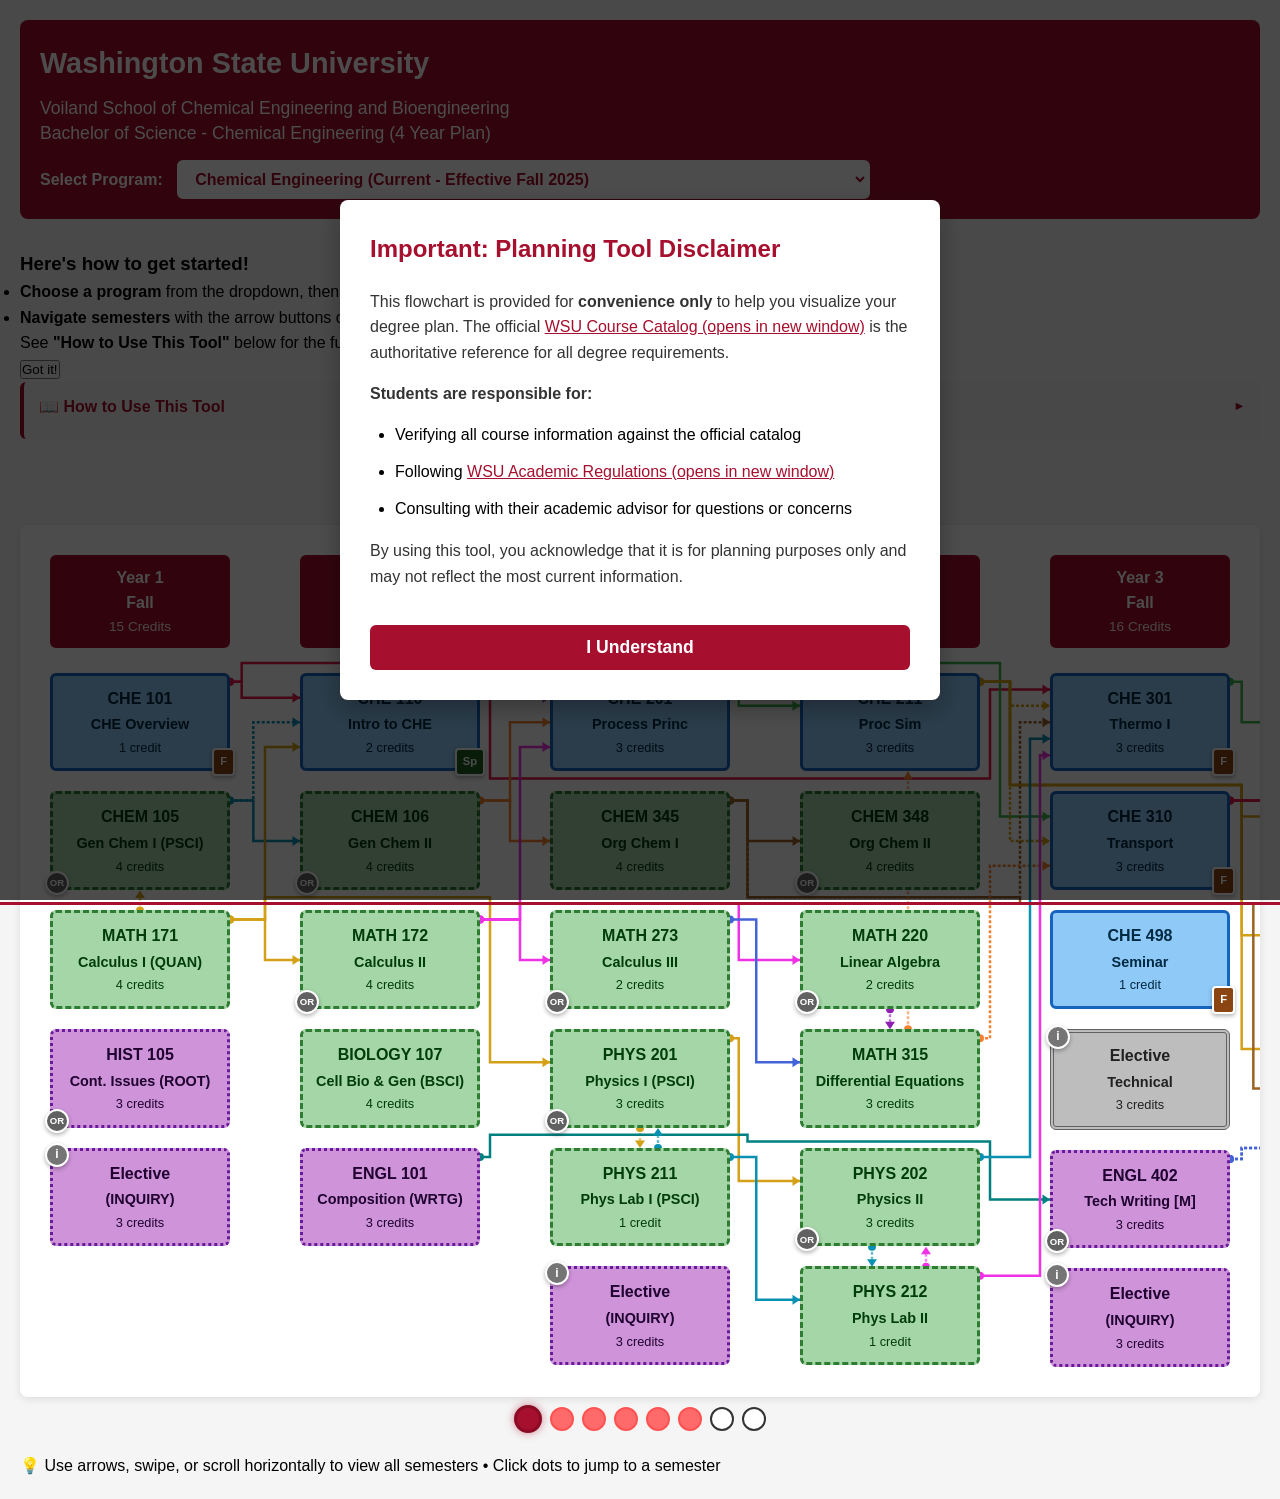
==== commit 42fc5f8b: "Refactor HTML for accessibility and content updates Updated various elements for improved accessibil" ====
--- a/index.html
+++ b/index.html
@@ -13,7 +13,7 @@
     <meta name="viewport" content="width=device-width, initial-scale=1.0">
     <title>WSU Engineering Curriculum Flowchart</title>
     <link rel="icon" href="data:image/svg+xml,<svg xmlns=%22http://www.w3.org/2000/svg%22 viewBox=%220 0 100 100%22><text y=%22.9em%22 font-size=%2290%22>🎓</text></svg>">
-    <link rel="stylesheet" href="flowchart.css?v=20260313j">
+    <link rel="stylesheet" href="flowchart.css?v=20260312e">
 </head>
 <body>
     <!-- Fallback for users with JavaScript disabled -->
@@ -26,13 +26,15 @@
     </noscript>
     
     <!-- Skip Navigation Link -->
-    <a href="#flowchart-container" class="skip-link">Skip to flowchart</a>
+    <nav aria-label="Skip navigation" style="position: absolute; top: 0; left: 0; pointer-events: none; z-index: 10000; background: transparent; padding: 0; margin: 0;">
+        <a href="#flowchart-container" class="skip-link" style="pointer-events: auto;">Skip to flowchart</a>
+    </nav>
     
     <!-- Disclaimer Modal -->
-    <div id="disclaimerModal" class="modal-overlay" role="dialog" aria-labelledby="disclaimerTitle" aria-modal="true">
+    <div id="disclaimerModal" class="modal-overlay" role="dialog" aria-label="Disclaimer" aria-modal="true">
         <div class="modal-content">
             <h2 id="disclaimerTitle">Important: Planning Tool Disclaimer</h2>
-            <p>This flowchart is for <strong>convenience only</strong>. See the <a href="https://catalog.wsu.edu/" target="_blank" rel="noopener noreferrer">WSU Course Catalog (opens in new window)</a> for all official degree requirements.</p>
+            <p>This flowchart is provided for <strong>convenience only</strong> to help you visualize your degree plan. The official <a href="https://catalog.wsu.edu/" target="_blank" rel="noopener noreferrer">WSU Course Catalog (opens in new window)</a> is the authoritative reference for all degree requirements.</p>
 
             <p><strong>Students are responsible for:</strong></p>
             <ul>
@@ -41,7 +43,7 @@
                 <li>Consulting with their academic advisor for questions or concerns</li>
             </ul>
 
-            <p>By using this tool you acknowledge it is for planning purposes only.</p>
+            <p>By using this tool, you acknowledge that it is for planning purposes only and may not reflect the most current information.</p>
 
             <button class="modal-button" id="disclaimerButton">I Understand</button>
         </div>
@@ -49,7 +51,7 @@
     
     <header>
         <h1>Washington State University</h1>
-        <p class="subtitle">Voiland School of Chemical Engineering and Bioengineering</p>
+        <h2 class="subtitle">Voiland School of Chemical Engineering and Bioengineering</h2>
         <h2 class="subtitle" id="programTitle">Bachelor of Science - Chemical Engineering (4 Year Plan)</h2>
         <div class="program-selector">
             <label for="programSelect">Select Program:</label>
@@ -64,6 +66,19 @@
         <h2 class="visually-hidden">Curriculum Flowchart</h2>
         <div id="announcements" class="visually-hidden" aria-live="polite" aria-atomic="true"></div>
 
+        <!-- Getting Started Instructions -->
+        <div id="welcomeBanner" class="welcome-banner" role="region" aria-label="Getting started">
+            <div class="welcome-banner-content">
+                <h3 class="welcome-banner-heading">Here's how to get started!</h3>
+                <ul class="welcome-steps">
+                    <li><strong>Choose a program</strong> from the dropdown, then <strong>select any course</strong> to see its details and connections.</li>
+                    <li><strong>Navigate semesters</strong> with the arrow buttons or keys, or switch to <strong>List View</strong> for a text-friendly layout.</li>
+                </ul>
+                <p class="welcome-encourage">See <strong>"How to Use This Tool"</strong> below for the full guide.</p>
+                <button id="welcomeDismissBtn" class="welcome-dismiss-btn">Got it!</button>
+            </div>
+        </div>
+
         <!-- User Guide / Legend -->
         <div class="legend">
             <button id="guideToggle" class="collapsed" aria-expanded="false" aria-controls="guideContent">
@@ -72,6 +87,104 @@
 
             <div class="legend-content hidden" id="guideContent">
             <h3 class="visually-hidden">User Guide</h3>
+            
+            <div class="legend-section">
+                <h4 style="font-size: 1em; margin-bottom: 10px; color: #333; font-weight: 600;">Course Types:</h4>
+                <div class="legend-items">
+                    <div class="legend-item">
+                        <div class="legend-box engineering" aria-hidden="true"></div>
+                        <span class="legend-label">Engineering</span>
+                    </div>
+                    <div class="legend-item">
+                        <div class="legend-box science" aria-hidden="true"></div>
+                        <span class="legend-label">Science/Math</span>
+                    </div>
+                    <div class="legend-item">
+                        <div class="legend-box ucore" aria-hidden="true"></div>
+                        <span class="legend-label">UCORE</span>
+                    </div>
+                    <div class="legend-item">
+                        <div class="legend-box technical" aria-hidden="true"></div>
+                        <span class="legend-label">Technical Elective</span>
+                    </div>
+                </div>
+            </div>
+
+            <div class="legend-section">
+                <h4 style="font-size: 1em; margin-bottom: 10px; color: #333; font-weight: 600;">Course Relationships (click any course to see):</h4>
+                <div class="legend-items">
+                    <div class="legend-item">
+                        <div style="width: 32px; height: 32px; border: 5px solid #000; background: #fff; box-shadow: 0 0 0 3px #A60F2D; border-radius: 4px; margin: 8px;" aria-hidden="true"></div>
+                        <span class="legend-label">Selected Course</span>
+                    </div>
+                    <div class="legend-item">
+                        <div style="width: 32px; height: 32px; border: 5px solid #b83600; background: #fff3e0; box-shadow: 0 0 10px rgba(184, 54, 0, 0.6); border-radius: 4px; margin: 8px; position: relative;" aria-hidden="true">
+                            <div style="position: absolute; top: 0; right: 0; transform: translate(50%, -50%); background: #b83600; color: white; border-radius: 3px; padding: 0.1rem 0.25rem; font-size: 0.55em; font-weight: bold; border: 1.5px solid white; box-shadow: 0 1px 3px rgba(0,0,0,0.3);">PRE</div>
+                        </div>
+                        <span class="legend-label">Prerequisites (must take first)</span>
+                    </div>
+                    <div class="legend-item">
+                        <div style="width: 32px; height: 32px; border: 5px solid #2196f3; background: #e3f2fd; box-shadow: 0 0 10px rgba(33, 150, 243, 0.6); border-radius: 4px; margin: 8px; position: relative;" aria-hidden="true">
+                            <div style="position: absolute; top: 0; right: 0; transform: translate(50%, -50%); background: #0d47a1; color: white; border-radius: 3px; padding: 0.1rem 0.25rem; font-size: 0.55em; font-weight: bold; border: 1.5px solid white; box-shadow: 0 1px 3px rgba(0,0,0,0.3);">CO</div>
+                        </div>
+                        <span class="legend-label">Co-requisites (take together)</span>
+                    </div>
+                    <div class="legend-item">
+                        <div style="width: 32px; height: 32px; border: 5px solid #7b1fa2; background: #f3e5f5; box-shadow: 0 0 10px rgba(123, 31, 162, 0.6); border-radius: 4px; margin: 8px; position: relative;" aria-hidden="true">
+                            <div style="position: absolute; top: 0; right: 0; transform: translate(50%, -50%); background: #7b1fa2; color: white; border-radius: 3px; padding: 0.1rem 0.25rem; font-size: 0.55em; font-weight: bold; border: 1.5px solid white; box-shadow: 0 1px 3px rgba(0,0,0,0.3);">▶</div>
+                        </div>
+                        <span class="legend-label">Leads to (unlocks these courses)</span>
+                    </div>
+                </div>
+            </div>
+
+            <div class="legend-section">
+                <h4 style="font-size: 1em; margin-bottom: 10px; color: #333; font-weight: 600;">Line Types:</h4>
+                <div class="legend-items">
+                    <div class="legend-item">
+                        <svg width="40" height="24" style="margin: 8px;" aria-hidden="true">
+                            <line x1="0" y1="12" x2="40" y2="12" stroke="#333" stroke-width="2.5" stroke-opacity="0.7"/>
+                        </svg>
+                        <span class="legend-label">Solid line = Prerequisite</span>
+                    </div>
+                    <div class="legend-item">
+                        <svg width="40" height="24" style="margin: 8px;" aria-hidden="true">
+                            <line x1="0" y1="12" x2="40" y2="12" stroke="#333" stroke-width="2.5" stroke-opacity="0.7" stroke-dasharray="5,5"/>
+                        </svg>
+                        <span class="legend-label">Dashed line = Co-requisite</span>
+                    </div>
+                </div>
+            </div>
+
+            <div class="legend-section">
+                <h4 style="font-size: 1em; margin-bottom: 10px; color: #333; font-weight: 600;">Additional Indicators:</h4>
+                <div class="legend-items">
+                    <div class="legend-item">
+                        <div style="width: 32px; height: 32px; border: 3px solid #ddd; background: #f5f5f5; border-radius: 4px; position: relative; margin: 10px;" aria-hidden="true">
+                            <div style="position: absolute; top: -8px; left: -8px; background: #757575; color: white; border-radius: 50%; width: 24px; height: 24px; display: flex; align-items: center; justify-content: center; font-size: 0.7em; font-weight: bold; border: 2px solid white;">i</div>
+                        </div>
+                        <span class="legend-label">Course has notes</span>
+                    </div>
+                    <div class="legend-item">
+                        <div style="width: 32px; height: 32px; border: 3px solid #ddd; background: #f5f5f5; border-radius: 4px; position: relative; margin: 10px;" aria-hidden="true">
+                            <div style="position: absolute; bottom: -8px; left: -8px; background: #616161; color: white; border-radius: 50%; width: 28px; height: 28px; display: flex; align-items: center; justify-content: center; font-size: 0.65em; font-weight: bold; border: 2px solid white;">OR</div>
+                        </div>
+                        <span class="legend-label">Course has alternatives</span>
+                    </div>
+                    <div class="legend-item">
+                        <div style="width: 32px; height: 32px; border: 3px solid #ddd; background: #f5f5f5; border-radius: 4px; position: relative; margin: 10px;" aria-hidden="true">
+                            <div style="position: absolute; bottom: -8px; right: -8px; background: #8B4513; color: white; border-radius: 4px; padding: 3px 6px; font-size: 0.7em; font-weight: bold; border: 2px solid white;">F</div>
+                        </div>
+                        <span class="legend-label">Fall only</span>
+                    </div>
+                    <div class="legend-item">
+                        <div style="width: 32px; height: 32px; border: 3px solid #ddd; background: #f5f5f5; border-radius: 4px; position: relative; margin: 10px;" aria-hidden="true">
+                            <div style="position: absolute; bottom: -8px; right: -8px; background: #1b5e20; color: white; border-radius: 4px; padding: 3px 6px; font-size: 0.7em; font-weight: bold; border: 2px solid white;">Sp</div>
+                        </div>
+                        <span class="legend-label">Spring only</span>
+                    </div>
+                </div>
+            </div>
 
             <div class="legend-section">
                 <h4 style="font-size: 1em; margin-bottom: 10px; color: #333; font-weight: 600;">Keyboard Navigation:</h4>
@@ -83,105 +196,6 @@
                     <li><kbd>V</kbd> - Switch between flowchart and list view</li>
                 </ul>
             </div>
-
-            <div class="legend-section">
-                <h4 style="font-size: 1em; margin-bottom: 10px; color: #333; font-weight: 600;">Course Types:</h4>
-                <div class="legend-items">
-                    <div class="legend-item">
-                        <div class="legend-box engineering" aria-hidden="true"></div>
-                        <span class="legend-label">Engineering</span>
-                    </div>
-                    <div class="legend-item">
-                        <div class="legend-box science" aria-hidden="true"></div>
-                        <span class="legend-label">Science/Math</span>
-                    </div>
-                    <div class="legend-item">
-                        <div class="legend-box ucore" aria-hidden="true"></div>
-                        <span class="legend-label">UCORE</span>
-                    </div>
-                    <div class="legend-item">
-                        <div class="legend-box technical" aria-hidden="true"></div>
-                        <span class="legend-label">Technical Elective</span>
-                    </div>
-                </div>
-            </div>
-
-            <div class="legend-section">
-                <h4 style="font-size: 1em; margin-bottom: 10px; color: #333; font-weight: 600;">Course Relationships (click any course to see):</h4>
-                <div class="legend-items">
-                    <div class="legend-item">
-                        <div style="width: 32px; height: 32px; border: 5px solid #000; background: #fff; box-shadow: 0 0 0 3px #A60F2D; border-radius: 4px; margin: 8px;" aria-hidden="true"></div>
-                        <span class="legend-label">Selected Course</span>
-                    </div>
-                    <div class="legend-item">
-                        <div style="width: 32px; height: 32px; border: 5px solid #b83600; background: #fff3e0; box-shadow: 0 0 10px rgba(184, 54, 0, 0.6); border-radius: 4px; margin: 8px; position: relative;" aria-hidden="true">
-                            <div style="position: absolute; top: 0; right: 0; transform: translate(50%, -50%); background: #b83600; color: white; border-radius: 3px; padding: 0.1rem 0.25rem; font-size: 0.55em; font-weight: bold; border: 1.5px solid white; box-shadow: 0 1px 3px rgba(0,0,0,0.3);">PRE</div>
-                        </div>
-                        <span class="legend-label">Prerequisites (must take first)</span>
-                    </div>
-                    <div class="legend-item">
-                        <div style="width: 32px; height: 32px; border: 5px solid #2196f3; background: #e3f2fd; box-shadow: 0 0 10px rgba(33, 150, 243, 0.6); border-radius: 4px; margin: 8px; position: relative;" aria-hidden="true">
-                            <div style="position: absolute; top: 0; right: 0; transform: translate(50%, -50%); background: #0d47a1; color: white; border-radius: 3px; padding: 0.1rem 0.25rem; font-size: 0.55em; font-weight: bold; border: 1.5px solid white; box-shadow: 0 1px 3px rgba(0,0,0,0.3);">CO</div>
-                        </div>
-                        <span class="legend-label">Co-requisites (take together)</span>
-                    </div>
-                    <div class="legend-item">
-                        <div style="width: 32px; height: 32px; border: 5px solid #7b1fa2; background: #f3e5f5; box-shadow: 0 0 10px rgba(123, 31, 162, 0.6); border-radius: 4px; margin: 8px; position: relative;" aria-hidden="true">
-                            <div style="position: absolute; top: 0; right: 0; transform: translate(50%, -50%); background: #7b1fa2; color: white; border-radius: 3px; padding: 0.1rem 0.25rem; font-size: 0.55em; font-weight: bold; border: 1.5px solid white; box-shadow: 0 1px 3px rgba(0,0,0,0.3);">▶</div>
-                        </div>
-                        <span class="legend-label">Leads to (unlocks these courses)</span>
-                    </div>
-                </div>
-            </div>
-
-            <div class="legend-section">
-                <h4 style="font-size: 1em; margin-bottom: 10px; color: #333; font-weight: 600;">Line Types:</h4>
-                <div class="legend-items">
-                    <div class="legend-item">
-                        <svg width="40" height="24" style="margin: 8px;" aria-hidden="true">
-                            <line x1="0" y1="12" x2="40" y2="12" stroke="#333" stroke-width="2.5" stroke-opacity="0.7"/>
-                        </svg>
-                        <span class="legend-label">Solid line = Prerequisite</span>
-                    </div>
-                    <div class="legend-item">
-                        <svg width="40" height="24" style="margin: 8px;" aria-hidden="true">
-                            <line x1="0" y1="12" x2="40" y2="12" stroke="#333" stroke-width="2.5" stroke-opacity="0.7" stroke-dasharray="5,5"/>
-                        </svg>
-                        <span class="legend-label">Dashed line = Co-requisite</span>
-                    </div>
-                </div>
-            </div>
-
-            <div class="legend-section">
-                <h4 style="font-size: 1em; margin-bottom: 10px; color: #333; font-weight: 600;">Additional Indicators:</h4>
-                <div class="legend-items">
-                    <div class="legend-item">
-                        <div style="width: 32px; height: 32px; border: 3px solid #ddd; background: #f5f5f5; border-radius: 4px; position: relative; margin: 10px;" aria-hidden="true">
-                            <div style="position: absolute; top: -8px; left: -8px; background: #757575; color: white; border-radius: 50%; width: 24px; height: 24px; display: flex; align-items: center; justify-content: center; font-size: 0.7em; font-weight: bold; border: 2px solid white;">i</div>
-                        </div>
-                        <span class="legend-label">Course has notes</span>
-                    </div>
-                    <div class="legend-item">
-                        <div style="width: 32px; height: 32px; border: 3px solid #ddd; background: #f5f5f5; border-radius: 4px; position: relative; margin: 10px;" aria-hidden="true">
-                            <div style="position: absolute; bottom: -8px; left: -8px; background: #616161; color: white; border-radius: 50%; width: 28px; height: 28px; display: flex; align-items: center; justify-content: center; font-size: 0.65em; font-weight: bold; border: 2px solid white;">OR</div>
-                        </div>
-                        <span class="legend-label">Course has alternatives</span>
-                    </div>
-                    <div class="legend-item">
-                        <div style="width: 32px; height: 32px; border: 3px solid #ddd; background: #f5f5f5; border-radius: 4px; position: relative; margin: 10px;" aria-hidden="true">
-                            <div style="position: absolute; bottom: -8px; right: -8px; background: #8B4513; color: white; border-radius: 4px; padding: 3px 6px; font-size: 0.7em; font-weight: bold; border: 2px solid white;">F</div>
-                        </div>
-                        <span class="legend-label">Fall only</span>
-                    </div>
-                    <div class="legend-item">
-                        <div style="width: 32px; height: 32px; border: 3px solid #ddd; background: #f5f5f5; border-radius: 4px; position: relative; margin: 10px;" aria-hidden="true">
-                            <div style="position: absolute; bottom: -8px; right: -8px; background: #1b5e20; color: white; border-radius: 4px; padding: 3px 6px; font-size: 0.7em; font-weight: bold; border: 2px solid white;">Sp</div>
-                        </div>
-                        <span class="legend-label">Spring only</span>
-                    </div>
-                </div>
-            </div>
-
             </div>
         </div>
 
@@ -191,18 +205,9 @@
             </button>
         </div>
 
-        <div class="scroll-controls">
-            <div class="scroll-indicators">
-                <span class="scroll-nav-label" aria-hidden="true" id="scrollNavLabelStart"></span>
-                <div id="scrollIndicators"></div>
-                <span class="scroll-nav-label" aria-hidden="true" id="scrollNavLabelEnd"></span>
-            </div>
-            <div class="visually-hidden">Use the semester navigation buttons to jump between semesters, or press V to switch to list view for easier browsing.</div>
-        </div>
-
         <div class="diagram-wrapper" id="flowchart-container" tabindex="-1">
             <section aria-labelledby="flowchart-heading">
-                <h3 id="flowchart-heading" class="visually-hidden">Course Flowchart</h3>
+                <h2 id="flowchart-heading" class="visually-hidden">Course Flowchart</h2>
                 <div class="diagram-container" id="flowchartContainer">
                     <svg id="fadedConnectionsSvg" aria-hidden="true" role="presentation" focusable="false" style="position: absolute; top: 0; left: 0; width: 100%; height: 100%; pointer-events: none; z-index: -1;">
                     </svg>
@@ -210,6 +215,14 @@
                     </svg>
                 </div>
             </section>
+        </div>
+        
+        <div class="scroll-controls">
+            <div class="scroll-indicators" role="navigation" aria-label="Semester navigation">
+                <div id="scrollIndicators"></div>
+            </div>
+            <div class="scroll-hint" aria-hidden="true"><span>💡</span> Use arrows, swipe, or scroll horizontally to view all semesters • Click dots to jump to a semester</div>
+            <div class="visually-hidden">Use the semester navigation buttons to jump between semesters, or press V to switch to list view for easier browsing.</div>
         </div>
         
         <!-- Fixed position scroll arrow buttons -->
@@ -225,25 +238,24 @@
         </button>
         
         <div id="textView" class="text-view-container" style="display: none;">
-            <h3 style="color: #A60F2D; margin-bottom: 20px;">Course Listing by Semester</h3>
+            <h2 style="color: #A60F2D; margin-bottom: 20px;">Course Listing by Semester</h2>
             <div id="textContent"></div>
         </div>
 
         <!-- Side Pane for Course Information (placed after main content for correct screen reader order) -->
-        <div id="courseInfoPane" class="course-info-pane" aria-hidden="true" inert>
-            <p class="sr-only" id="paneEscapeHint">Press Escape to close.</p>
+        <aside id="courseInfoPane" class="course-info-pane" aria-label="Course information details" aria-hidden="true" inert>
             <div class="course-info-pane-header">
-                <button class="course-info-pane-close" aria-label="Close" aria-describedby="paneEscapeHint" id="closeCourseInfoBtn">
-                    <span aria-hidden="true">&times;</span>
+                <h2 id="courseInfoHeader" class="course-info-pane-title">Course Information</h2>
+                <button class="course-info-pane-close" aria-label="Close course information" id="closeCourseInfoBtn">
+                    <span aria-hidden="true">×</span>
                 </button>
-                <h2 id="courseInfoHeader" class="course-info-pane-title">Course Information</h2>
             </div>
             
             <!-- Single Content Panel (no tabs) -->
-            <div class="course-info-panel active">
+            <div class="course-info-panel active" role="region" aria-label="Course details">
                 <div class="course-info-content" id="detailsContent"></div>
             </div>
-        </div>
+        </aside>
     </main>
 
     <!-- Handle disclaimer state synchronously before screen reader builds virtual buffer -->
@@ -267,6 +279,6 @@
     <!-- Load external course data (with cache busting timestamp) -->
     <script src="programsData.js?v=20251203"></script>
 
-    <script src="flowchart.js?v=20260313bw"></script>
+    <script src="flowchart.js?v=20260312i"></script>
 </body>
 </html>
--- a/flowchart.css
+++ b/flowchart.css
@@ -69,7 +69,7 @@
 .course-code { font-weight: bold; font-size: 1em; display: block; margin-bottom: 0.25rem; text-align: center; }
 .course-name { font-size: 0.9em; font-weight: 600; display: block; margin-bottom: 0.25rem; text-align: center; line-height: 1.3; }
 .course-credits { font-size: 0.8em; display: block; text-align: center; }
-.course-type-label { font-size: 0.65em; text-transform: uppercase; letter-spacing: 0.05em; opacity: 0.85; display: block; text-align: center; margin-top: 0.15rem; font-weight: 700; }
+.course-type-label { display: none; }
 
 /* AAA Compliance: Abbreviation - semantic only, no visual styling */
 abbr[title] {
@@ -345,7 +345,7 @@
     background: none;
     border: none;
     font-size: 1.5em;
-    color: #666;
+    color: #595959;
     cursor: pointer;
     width: 44px;
     height: 44px;
@@ -363,45 +363,8 @@
 }
 
 .course-info-pane-close:focus-visible {
-    outline: 2px solid #A60F2D;
-}
-
-.course-info-tabs {
-    display: flex;
-    gap: 0;
-    padding: 0 20px;
-    border-bottom: 2px solid #e0e0e0;
-    background: #fafafa;
-    flex-shrink: 0;
-}
-
-.course-info-tab {
-    background: none;
-    border: none;
-    padding: 12px 16px;
-    cursor: pointer;
-    color: #666;
-    font-weight: 500;
-    font-size: 0.95em;
-    position: relative;
-    border-bottom: 3px solid transparent;
-    transition: all 0.2s ease;
-    white-space: nowrap;
-}
-
-.course-info-tab:hover {
-    color: #333;
-    background: #efefef;
-}
-
-.course-info-tab[aria-selected="true"] {
-    color: #A60F2D;
-    border-bottom-color: #A60F2D;
-}
-
-.course-info-tab:focus-visible {
-    outline: 2px solid #A60F2D;
-    outline-offset: -3px;
+    outline: 3px solid #A60F2D;
+    outline-offset: 3px;
 }
 
 .course-info-panel {
@@ -459,19 +422,21 @@
     padding: 0;
 }
 
-.course-details-list dt {
+.course-detail-row {
+    margin-bottom: 12px;
+}
+
+.course-detail-label {
     font-weight: 600;
     color: #0d47a1;
     font-size: 0.9em;
-    margin: 0 0 4px 0;
-}
-
-.course-details-list dd {
+}
+
+.course-detail-value {
     color: #333;
-    margin: 0 0 12px 8px;
-}
-
-.course-details-list dt.course-details-separator {
+}
+
+.course-detail-row.course-details-separator {
     margin-top: 15px;
     padding-top: 15px;
     border-top: 1px solid #ddd;
@@ -479,32 +444,66 @@
 
 /* Responsive tab styles for narrow screens */
 @media (max-width: 1024px) {
-    .course-info-tabs {
-        padding: 0 12px;
-        overflow-x: auto;
-        flex-wrap: nowrap;
-    }
-    
-    .course-info-tab {
-        padding: 10px 12px;
-        font-size: 0.9em;
-        flex-shrink: 0;
-    }
-    
+    .course-info-pane-header {
+        padding: 10px 12px 8px 12px;
+        border-bottom: 1px solid #e0e0e0;
+    }
+
+    .course-info-pane-title {
+        font-size: 1em;
+        line-height: 1.3;
+        padding-right: 40px;
+    }
+
+    .course-info-pane-close {
+        top: 4px;
+        right: 4px;
+        width: 36px;
+        height: 36px;
+        font-size: 1.3em;
+    }
+
     .course-info-panel {
-        padding: 16px;
+        padding: 12px;
+    }
+
+    .course-detail-row {
+        margin-bottom: 8px;
     }
 }
 .text-semester { margin-bottom: 40px; }
 .text-semester h3 { color: #A60F2D; font-size: 1.4em; margin-bottom: 20px; padding-bottom: 10px; border-bottom: 3px solid #A60F2D; }
 .text-semester h4 { font-size: 1.1em; margin-bottom: 8px; color: #333; }
-.text-course { margin-bottom: 15px; padding: 15px; border-left: 5px solid #1565c0; background: #f5f5f5; border-radius: 4px; cursor: pointer; }
-.text-course:hover { background: #eeeeee; }
-.text-course:focus { outline: 3px solid #A60F2D; outline-offset: 2px; }
+
+/* Text/list view container */
+.text-view-container {
+    background: white;
+    padding: 30px;
+    border-radius: 8px;
+    box-shadow: 0 2px 8px rgba(0,0,0,0.1);
+}
+
+/* View toggle button */
+.view-toggle-wrapper {
+    text-align: center;
+    margin-bottom: 20px;
+}
+
+.view-toggle-btn {
+    padding: 12px 24px;
+    font-size: 1em;
+    font-weight: bold;
+    background: #A60F2D;
+    color: white;
+    border: 2px solid #A60F2D;
+    border-radius: 6px;
+    cursor: pointer;
+}
+.text-course { margin-bottom: 15px; padding: 15px; border-left: 5px solid #1565c0; background: #f5f5f5; border-radius: 4px; }
 .text-course.science { border-left-color: #2e7d32; }
 .text-course.ucore { border-left-color: #6a1b9a; }
 .text-course.technical { border-left-color: #616161; }
-.text-course p { margin: 5px 0; color: #666; }
+.text-course p { margin: 5px 0; color: #595959; }
 .text-course-type { display: inline-block; font-size: 0.75em; font-weight: 700; text-transform: uppercase; letter-spacing: 0.05em; padding: 2px 8px; border-radius: 3px; margin-left: 8px; vertical-align: middle; }
 .text-course-type.engineering { background: #8fc9f7; color: #002942; }
 .text-course-type.science { background: #a5d6a7; color: #003d0a; }
@@ -530,11 +529,12 @@
 .legend-box.technical { background: #bdbdbd; border-color: #616161; border-style: double; border-width: 4px; }
 .legend-label { font-size: 0.9em; font-weight: 500; }
 
-.scroll-indicators { display: flex; justify-content: center; align-items: center; gap: 2rem; margin-top: 0.938rem; padding: 0.625rem; }
+.scroll-indicators { display: flex; justify-content: center; align-items: center; gap: 1rem; margin-bottom: 0.75rem; padding: 0.5rem 0.625rem; }
+#scrollIndicators { display: flex; gap: 0.5rem; align-items: center; flex-wrap: wrap; justify-content: center; }
 .scroll-arrow { position: fixed; background: rgba(255, 255, 255, 0.95); border: 2px solid #A60F2D; color: #A60F2D; width: 56px; height: 56px; border-radius: 50%; cursor: pointer; padding: 0; display: none; align-items: center; justify-content: center; flex-shrink: 0; z-index: 1000; box-shadow: 0 2px 8px rgba(0, 0, 0, 0.1); transition: right 0.3s ease, left 0.3s ease; }
-body.pane-open .scroll-arrow { display: flex; }
+body.has-overflow.flowchart-in-view .scroll-arrow { display: flex; }
 .scroll-arrow:hover { background: #A60F2D; color: white; box-shadow: 0 4px 12px rgba(166, 15, 45, 0.3); }
-.scroll-arrow:focus-visible { outline: 2px solid #A60F2D; outline-offset: 2px; }
+.scroll-arrow:focus-visible { outline: 3px solid #A60F2D; outline-offset: 2px; }
 .scroll-arrow:disabled { opacity: 0.5; cursor: not-allowed; }
 .scroll-left { left: 12px; top: 50%; transform: translateY(-50%); }
 .scroll-right { right: 12px; top: 50%; transform: translateY(-50%); }
@@ -545,18 +545,16 @@
         right: 370px;
     }
 }
+/* Hide arrows when viewing text/list mode */
+body.list-view .scroll-arrow { display: none !important; }
 .scroll-dot { width: 24px; height: 24px; border-radius: 50%; background: #ff6b6b; cursor: pointer; border: 2px solid #ff5252; position: relative; }
 .scroll-dot::before { content: ''; position: absolute; top: 50%; left: 50%; transform: translate(-50%, -50%); width: 44px; height: 44px; border-radius: 50%; }
 .scroll-dot:hover { background: #A60F2D; border-color: #8a0c24; transform: scale(1.1); }
 .scroll-dot.active { background: #A60F2D; width: 28px; height: 28px; border: 3px solid #8a0c24; box-shadow: 0 0 8px rgba(166, 15, 45, 0.5); }
 .scroll-dot.out-of-view { background: white; border: 2px solid #333; opacity: 1; }
-.scroll-hint { text-align: center; color: #4a4a4a; font-size: 0.9em; margin-top: 0.625rem; padding: 0.5rem; background: #f9f9f9; border-radius: 0.25rem; }
-
-@media (max-width: 768px) {
-    .scroll-hint { font-size: 0.85em; }
-}
-
-/* Position scroll controls on narrow screens */
+.scroll-dot:focus-visible { outline: 3px solid #A60F2D; outline-offset: 3px; }
+.scroll-nav-label { font-size: 0.78em; font-weight: 600; color: #595959; white-space: nowrap; font-style: italic; }
+
 @media (max-width: 1024px) {
     main {
         padding-bottom: 0;
@@ -567,7 +565,7 @@
         z-index: 100;
         background: white;
         padding: 10px;
-        border-top: 1px solid #e0e0e0;
+        border-bottom: 1px solid #e0e0e0;
     }
 }
 
@@ -580,6 +578,8 @@
         transition-delay: 0ms !important;
         scroll-behavior: auto !important;
     }
+    .course-info-pane { transition: none !important; }
+    .course-info-panel { animation: none !important; }
     .course:hover { 
         transform: none !important; 
         box-shadow: 0 4px 8px rgba(0,0,0,0.2) !important;
@@ -731,6 +731,19 @@
 
 /* Modal button uses default focus style */
 
+/* Visually hidden but available to screen readers */
+.sr-only {
+    position: absolute;
+    width: 1px;
+    height: 1px;
+    padding: 0;
+    margin: -1px;
+    overflow: hidden;
+    clip: rect(0, 0, 0, 0);
+    white-space: nowrap;
+    border: 0;
+}
+
 /* Print Styles */
 @media print {
     /* Page setup for landscape single page */
@@ -744,7 +757,6 @@
     .program-selector,
     .scroll-controls,
     .scroll-indicators,
-    .scroll-hint,
     .scroll-arrow,
     #toggleBtn,
     #guideToggle,
@@ -933,7 +945,7 @@
     top: 50%;
     transform: translateY(-50%);
     font-size: 0.8em;
-    color: #666;
+    color: #595959;
     font-weight: bold;
     background: white;
     padding: 4px 8px;
@@ -941,3 +953,187 @@
     border: 1px solid #999;
 }
 
+/* ── WCAG 1.4.10 Reflow ──────────────────────────────────────────────
+ * Non-excepted content must be readable without two-dimensional
+ * scrolling at a viewport width of 320 CSS pixels (1280 px @ 400 %).
+ * The flowchart diagram itself IS excepted (2-D layout for meaning)
+ * and is already contained in .diagram-wrapper with overflow-x:auto.
+ * Everything else — header, legend, controls, side pane, text view,
+ * modal — must reflow into a single readable column.
+ * ──────────────────────────────────────────────────────────────────── */
+
+/* Narrow / high-zoom viewport (≤ 420px covers 320px + scrollbar) */
+@media (max-width: 420px) {
+
+    /* Reduce body padding so content has room */
+    body {
+        padding: 0.5rem;
+    }
+
+    /* ── Header ── */
+    header {
+        padding: 0.75rem;
+        margin-bottom: 0.75rem;
+    }
+
+    h1 {
+        font-size: 1.25em;
+        word-wrap: break-word;
+        overflow-wrap: break-word;
+    }
+
+    .subtitle {
+        font-size: 0.95em;
+    }
+
+    /* Stack label above select */
+    .program-selector {
+        display: flex;
+        flex-direction: column;
+        gap: 0.25rem;
+        margin-top: 0.5rem;
+    }
+
+    .program-selector label {
+        margin-right: 0;
+    }
+
+    .program-selector select {
+        min-width: 0;
+        width: 100%;
+    }
+
+    /* ── Legend / Guide ── */
+    .legend {
+        padding: 0.625rem;
+    }
+
+    .legend-items {
+        flex-direction: column;
+        gap: 10px;
+    }
+
+    /* ── Toggle View button ── */
+    #toggleBtn {
+        width: 100%;
+        box-sizing: border-box;
+    }
+
+    /* ── Diagram wrapper — remains scrollable (excepted) ── */
+    .diagram-wrapper {
+        padding: 0.75rem !important;
+        border-radius: 0;
+        margin-left: -0.5rem;
+        margin-right: -0.5rem;
+        width: calc(100% + 1rem);
+    }
+
+    /* ── Scroll controls ── */
+    .scroll-indicators {
+        gap: 0.75rem;
+        flex-wrap: wrap;
+        padding: 0.375rem;
+    }
+
+    .scroll-hint {
+        font-size: 0.8em;
+        padding: 0.375rem;
+    }
+
+    .scroll-arrow {
+        width: 44px;
+        height: 44px;
+    }
+
+    .scroll-arrow svg {
+        width: 28px;
+        height: 28px;
+    }
+
+    /* ── Side pane — always bottom drawer at reflow widths ── */
+    .course-info-pane {
+        position: fixed;
+        right: auto;
+        top: auto;
+        bottom: -500px;
+        left: 0;
+        width: 100%;
+        height: auto;
+        max-height: 50vh;
+        border-left: none;
+        border-top: 2px solid #757575;
+        box-shadow: 0 -4px 12px rgba(0,0,0,0.2);
+        transition: bottom 0.3s ease;
+        border-radius: 12px 12px 0 0;
+    }
+
+    .course-info-pane[aria-hidden="false"] {
+        right: auto;
+        bottom: 0;
+    }
+
+    /* No margin adjustment needed since pane is a bottom drawer */
+    body.pane-open #flowchart-container {
+        margin-right: 0;
+    }
+
+    /* Adjust right scroll arrow — no pane offset */
+    body.pane-open .scroll-right {
+        right: 12px;
+    }
+
+    .course-info-pane-header {
+        padding: 12px 12px 10px 12px;
+    }
+
+    .course-info-pane-title {
+        font-size: 1em;
+        padding-right: 40px;
+    }
+
+    .course-info-panel {
+        padding: 12px;
+    }
+
+    /* ── Text view (list view) ── */
+    .text-view-container {
+        padding: 12px !important;
+        border-radius: 4px !important;
+    }
+
+    .text-course {
+        padding: 10px;
+        overflow-wrap: break-word;
+        word-break: break-word;
+    }
+
+    .text-course-type {
+        display: block;
+        margin-left: 0;
+        margin-top: 4px;
+    }
+
+    /* ── Modal ── */
+    .modal-overlay {
+        padding: 8px;
+    }
+
+    .modal-content {
+        padding: 16px;
+        border-radius: 6px;
+    }
+
+    .modal-content h2 {
+        font-size: 1.15em;
+    }
+
+    .modal-content ul {
+        margin-left: 16px;
+    }
+
+    .modal-button {
+        padding: 10px 16px;
+        font-size: 1em;
+    }
+}
+
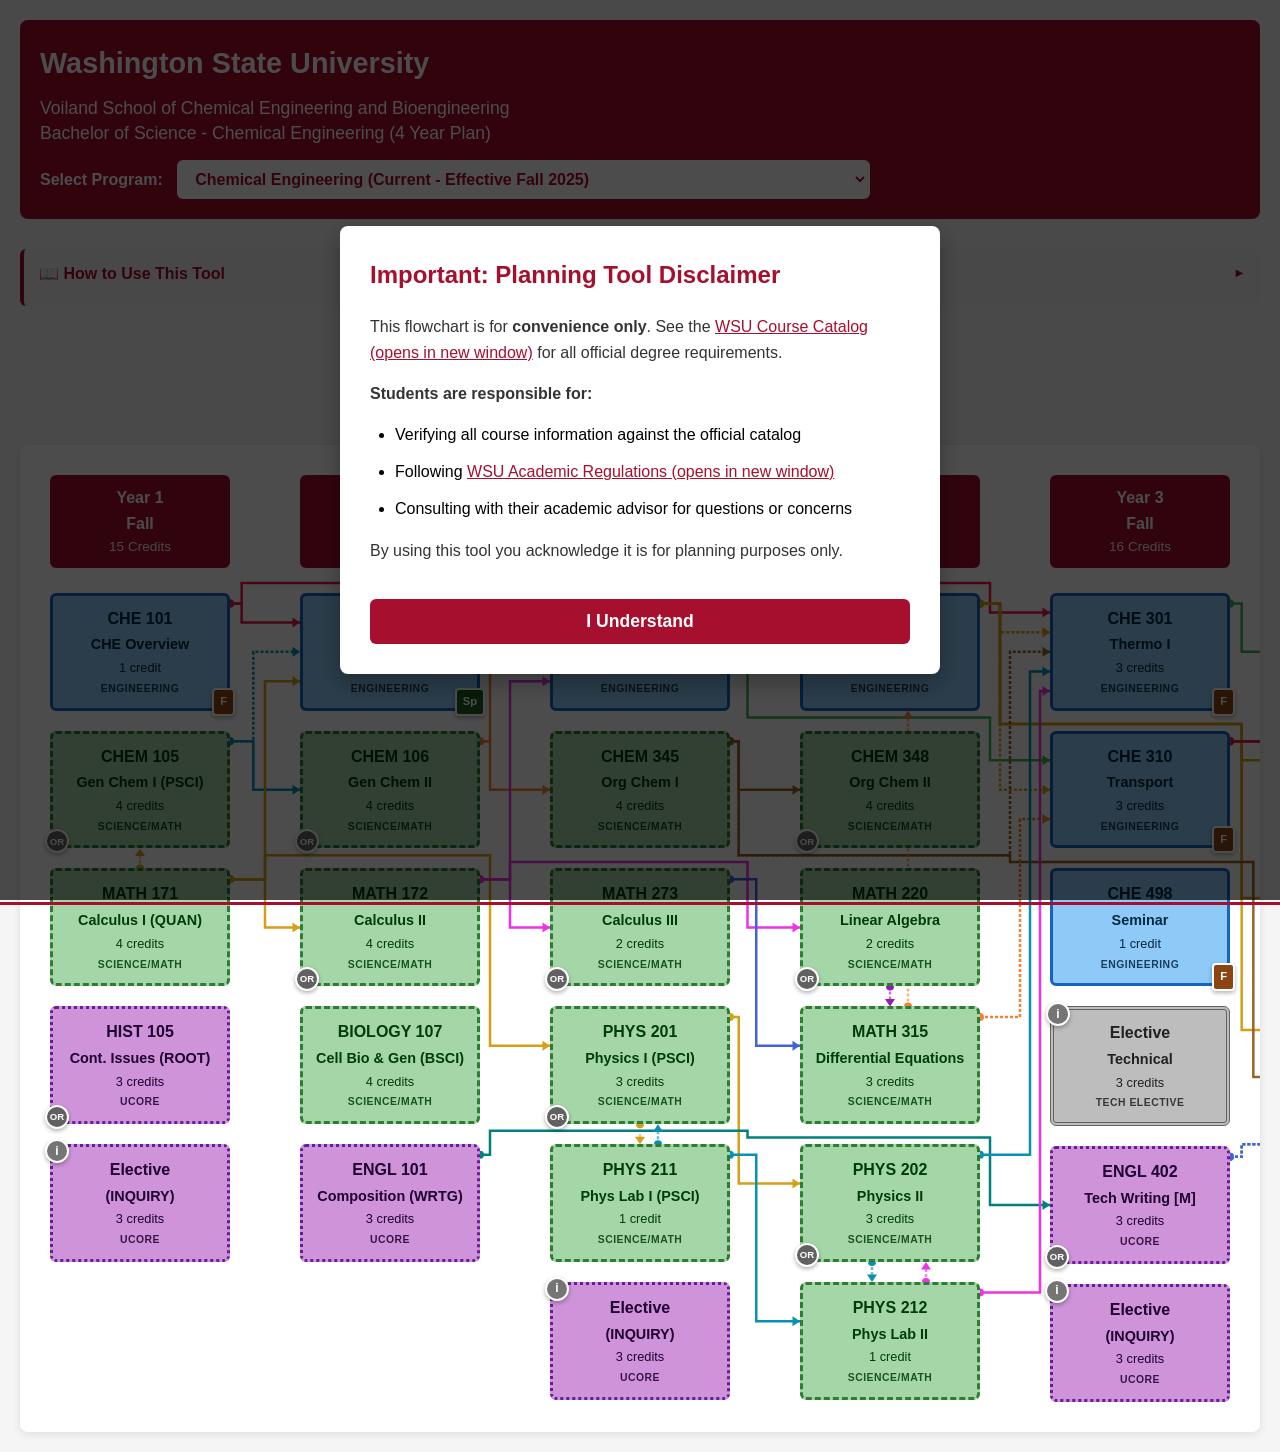
==== commit 398b7eb0: "Update index.html for accessibility and content clarity Updated stylesheet and script versions, modi" ====
--- a/index.html
+++ b/index.html
@@ -13,7 +13,7 @@
     <meta name="viewport" content="width=device-width, initial-scale=1.0">
     <title>WSU Engineering Curriculum Flowchart</title>
     <link rel="icon" href="data:image/svg+xml,<svg xmlns=%22http://www.w3.org/2000/svg%22 viewBox=%220 0 100 100%22><text y=%22.9em%22 font-size=%2290%22>🎓</text></svg>">
-    <link rel="stylesheet" href="flowchart.css?v=20260312e">
+    <link rel="stylesheet" href="flowchart.css?v=20260313j">
 </head>
 <body>
     <!-- Fallback for users with JavaScript disabled -->
@@ -26,15 +26,13 @@
     </noscript>
     
     <!-- Skip Navigation Link -->
-    <nav aria-label="Skip navigation" style="position: absolute; top: 0; left: 0; pointer-events: none; z-index: 10000; background: transparent; padding: 0; margin: 0;">
-        <a href="#flowchart-container" class="skip-link" style="pointer-events: auto;">Skip to flowchart</a>
-    </nav>
+    <a href="#flowchart-container" class="skip-link">Skip to flowchart</a>
     
     <!-- Disclaimer Modal -->
-    <div id="disclaimerModal" class="modal-overlay" role="dialog" aria-label="Disclaimer" aria-modal="true">
+    <div id="disclaimerModal" class="modal-overlay" role="dialog" aria-labelledby="disclaimerTitle" aria-modal="true">
         <div class="modal-content">
             <h2 id="disclaimerTitle">Important: Planning Tool Disclaimer</h2>
-            <p>This flowchart is provided for <strong>convenience only</strong> to help you visualize your degree plan. The official <a href="https://catalog.wsu.edu/" target="_blank" rel="noopener noreferrer">WSU Course Catalog (opens in new window)</a> is the authoritative reference for all degree requirements.</p>
+            <p>This flowchart is for <strong>convenience only</strong>. See the <a href="https://catalog.wsu.edu/" target="_blank" rel="noopener noreferrer">WSU Course Catalog (opens in new window)</a> for all official degree requirements.</p>
 
             <p><strong>Students are responsible for:</strong></p>
             <ul>
@@ -43,7 +41,7 @@
                 <li>Consulting with their academic advisor for questions or concerns</li>
             </ul>
 
-            <p>By using this tool, you acknowledge that it is for planning purposes only and may not reflect the most current information.</p>
+            <p>By using this tool you acknowledge it is for planning purposes only.</p>
 
             <button class="modal-button" id="disclaimerButton">I Understand</button>
         </div>
@@ -51,7 +49,7 @@
     
     <header>
         <h1>Washington State University</h1>
-        <h2 class="subtitle">Voiland School of Chemical Engineering and Bioengineering</h2>
+        <p class="subtitle">Voiland School of Chemical Engineering and Bioengineering</p>
         <h2 class="subtitle" id="programTitle">Bachelor of Science - Chemical Engineering (4 Year Plan)</h2>
         <div class="program-selector">
             <label for="programSelect">Select Program:</label>
@@ -66,19 +64,6 @@
         <h2 class="visually-hidden">Curriculum Flowchart</h2>
         <div id="announcements" class="visually-hidden" aria-live="polite" aria-atomic="true"></div>
 
-        <!-- Getting Started Instructions -->
-        <div id="welcomeBanner" class="welcome-banner" role="region" aria-label="Getting started">
-            <div class="welcome-banner-content">
-                <h3 class="welcome-banner-heading">Here's how to get started!</h3>
-                <ul class="welcome-steps">
-                    <li><strong>Choose a program</strong> from the dropdown, then <strong>select any course</strong> to see its details and connections.</li>
-                    <li><strong>Navigate semesters</strong> with the arrow buttons or keys, or switch to <strong>List View</strong> for a text-friendly layout.</li>
-                </ul>
-                <p class="welcome-encourage">See <strong>"How to Use This Tool"</strong> below for the full guide.</p>
-                <button id="welcomeDismissBtn" class="welcome-dismiss-btn">Got it!</button>
-            </div>
-        </div>
-
         <!-- User Guide / Legend -->
         <div class="legend">
             <button id="guideToggle" class="collapsed" aria-expanded="false" aria-controls="guideContent">
@@ -87,104 +72,6 @@
 
             <div class="legend-content hidden" id="guideContent">
             <h3 class="visually-hidden">User Guide</h3>
-            
-            <div class="legend-section">
-                <h4 style="font-size: 1em; margin-bottom: 10px; color: #333; font-weight: 600;">Course Types:</h4>
-                <div class="legend-items">
-                    <div class="legend-item">
-                        <div class="legend-box engineering" aria-hidden="true"></div>
-                        <span class="legend-label">Engineering</span>
-                    </div>
-                    <div class="legend-item">
-                        <div class="legend-box science" aria-hidden="true"></div>
-                        <span class="legend-label">Science/Math</span>
-                    </div>
-                    <div class="legend-item">
-                        <div class="legend-box ucore" aria-hidden="true"></div>
-                        <span class="legend-label">UCORE</span>
-                    </div>
-                    <div class="legend-item">
-                        <div class="legend-box technical" aria-hidden="true"></div>
-                        <span class="legend-label">Technical Elective</span>
-                    </div>
-                </div>
-            </div>
-
-            <div class="legend-section">
-                <h4 style="font-size: 1em; margin-bottom: 10px; color: #333; font-weight: 600;">Course Relationships (click any course to see):</h4>
-                <div class="legend-items">
-                    <div class="legend-item">
-                        <div style="width: 32px; height: 32px; border: 5px solid #000; background: #fff; box-shadow: 0 0 0 3px #A60F2D; border-radius: 4px; margin: 8px;" aria-hidden="true"></div>
-                        <span class="legend-label">Selected Course</span>
-                    </div>
-                    <div class="legend-item">
-                        <div style="width: 32px; height: 32px; border: 5px solid #b83600; background: #fff3e0; box-shadow: 0 0 10px rgba(184, 54, 0, 0.6); border-radius: 4px; margin: 8px; position: relative;" aria-hidden="true">
-                            <div style="position: absolute; top: 0; right: 0; transform: translate(50%, -50%); background: #b83600; color: white; border-radius: 3px; padding: 0.1rem 0.25rem; font-size: 0.55em; font-weight: bold; border: 1.5px solid white; box-shadow: 0 1px 3px rgba(0,0,0,0.3);">PRE</div>
-                        </div>
-                        <span class="legend-label">Prerequisites (must take first)</span>
-                    </div>
-                    <div class="legend-item">
-                        <div style="width: 32px; height: 32px; border: 5px solid #2196f3; background: #e3f2fd; box-shadow: 0 0 10px rgba(33, 150, 243, 0.6); border-radius: 4px; margin: 8px; position: relative;" aria-hidden="true">
-                            <div style="position: absolute; top: 0; right: 0; transform: translate(50%, -50%); background: #0d47a1; color: white; border-radius: 3px; padding: 0.1rem 0.25rem; font-size: 0.55em; font-weight: bold; border: 1.5px solid white; box-shadow: 0 1px 3px rgba(0,0,0,0.3);">CO</div>
-                        </div>
-                        <span class="legend-label">Co-requisites (take together)</span>
-                    </div>
-                    <div class="legend-item">
-                        <div style="width: 32px; height: 32px; border: 5px solid #7b1fa2; background: #f3e5f5; box-shadow: 0 0 10px rgba(123, 31, 162, 0.6); border-radius: 4px; margin: 8px; position: relative;" aria-hidden="true">
-                            <div style="position: absolute; top: 0; right: 0; transform: translate(50%, -50%); background: #7b1fa2; color: white; border-radius: 3px; padding: 0.1rem 0.25rem; font-size: 0.55em; font-weight: bold; border: 1.5px solid white; box-shadow: 0 1px 3px rgba(0,0,0,0.3);">▶</div>
-                        </div>
-                        <span class="legend-label">Leads to (unlocks these courses)</span>
-                    </div>
-                </div>
-            </div>
-
-            <div class="legend-section">
-                <h4 style="font-size: 1em; margin-bottom: 10px; color: #333; font-weight: 600;">Line Types:</h4>
-                <div class="legend-items">
-                    <div class="legend-item">
-                        <svg width="40" height="24" style="margin: 8px;" aria-hidden="true">
-                            <line x1="0" y1="12" x2="40" y2="12" stroke="#333" stroke-width="2.5" stroke-opacity="0.7"/>
-                        </svg>
-                        <span class="legend-label">Solid line = Prerequisite</span>
-                    </div>
-                    <div class="legend-item">
-                        <svg width="40" height="24" style="margin: 8px;" aria-hidden="true">
-                            <line x1="0" y1="12" x2="40" y2="12" stroke="#333" stroke-width="2.5" stroke-opacity="0.7" stroke-dasharray="5,5"/>
-                        </svg>
-                        <span class="legend-label">Dashed line = Co-requisite</span>
-                    </div>
-                </div>
-            </div>
-
-            <div class="legend-section">
-                <h4 style="font-size: 1em; margin-bottom: 10px; color: #333; font-weight: 600;">Additional Indicators:</h4>
-                <div class="legend-items">
-                    <div class="legend-item">
-                        <div style="width: 32px; height: 32px; border: 3px solid #ddd; background: #f5f5f5; border-radius: 4px; position: relative; margin: 10px;" aria-hidden="true">
-                            <div style="position: absolute; top: -8px; left: -8px; background: #757575; color: white; border-radius: 50%; width: 24px; height: 24px; display: flex; align-items: center; justify-content: center; font-size: 0.7em; font-weight: bold; border: 2px solid white;">i</div>
-                        </div>
-                        <span class="legend-label">Course has notes</span>
-                    </div>
-                    <div class="legend-item">
-                        <div style="width: 32px; height: 32px; border: 3px solid #ddd; background: #f5f5f5; border-radius: 4px; position: relative; margin: 10px;" aria-hidden="true">
-                            <div style="position: absolute; bottom: -8px; left: -8px; background: #616161; color: white; border-radius: 50%; width: 28px; height: 28px; display: flex; align-items: center; justify-content: center; font-size: 0.65em; font-weight: bold; border: 2px solid white;">OR</div>
-                        </div>
-                        <span class="legend-label">Course has alternatives</span>
-                    </div>
-                    <div class="legend-item">
-                        <div style="width: 32px; height: 32px; border: 3px solid #ddd; background: #f5f5f5; border-radius: 4px; position: relative; margin: 10px;" aria-hidden="true">
-                            <div style="position: absolute; bottom: -8px; right: -8px; background: #8B4513; color: white; border-radius: 4px; padding: 3px 6px; font-size: 0.7em; font-weight: bold; border: 2px solid white;">F</div>
-                        </div>
-                        <span class="legend-label">Fall only</span>
-                    </div>
-                    <div class="legend-item">
-                        <div style="width: 32px; height: 32px; border: 3px solid #ddd; background: #f5f5f5; border-radius: 4px; position: relative; margin: 10px;" aria-hidden="true">
-                            <div style="position: absolute; bottom: -8px; right: -8px; background: #1b5e20; color: white; border-radius: 4px; padding: 3px 6px; font-size: 0.7em; font-weight: bold; border: 2px solid white;">Sp</div>
-                        </div>
-                        <span class="legend-label">Spring only</span>
-                    </div>
-                </div>
-            </div>
 
             <div class="legend-section">
                 <h4 style="font-size: 1em; margin-bottom: 10px; color: #333; font-weight: 600;">Keyboard Navigation:</h4>
@@ -196,6 +83,105 @@
                     <li><kbd>V</kbd> - Switch between flowchart and list view</li>
                 </ul>
             </div>
+
+            <div class="legend-section">
+                <h4 style="font-size: 1em; margin-bottom: 10px; color: #333; font-weight: 600;">Course Types:</h4>
+                <div class="legend-items">
+                    <div class="legend-item">
+                        <div class="legend-box engineering" aria-hidden="true"></div>
+                        <span class="legend-label">Engineering</span>
+                    </div>
+                    <div class="legend-item">
+                        <div class="legend-box science" aria-hidden="true"></div>
+                        <span class="legend-label">Science/Math</span>
+                    </div>
+                    <div class="legend-item">
+                        <div class="legend-box ucore" aria-hidden="true"></div>
+                        <span class="legend-label">UCORE</span>
+                    </div>
+                    <div class="legend-item">
+                        <div class="legend-box technical" aria-hidden="true"></div>
+                        <span class="legend-label">Technical Elective</span>
+                    </div>
+                </div>
+            </div>
+
+            <div class="legend-section">
+                <h4 style="font-size: 1em; margin-bottom: 10px; color: #333; font-weight: 600;">Course Relationships (click any course to see):</h4>
+                <div class="legend-items">
+                    <div class="legend-item">
+                        <div style="width: 32px; height: 32px; border: 5px solid #000; background: #fff; box-shadow: 0 0 0 3px #A60F2D; border-radius: 4px; margin: 8px;" aria-hidden="true"></div>
+                        <span class="legend-label">Selected Course</span>
+                    </div>
+                    <div class="legend-item">
+                        <div style="width: 32px; height: 32px; border: 5px solid #b83600; background: #fff3e0; box-shadow: 0 0 10px rgba(184, 54, 0, 0.6); border-radius: 4px; margin: 8px; position: relative;" aria-hidden="true">
+                            <div style="position: absolute; top: 0; right: 0; transform: translate(50%, -50%); background: #b83600; color: white; border-radius: 3px; padding: 0.1rem 0.25rem; font-size: 0.55em; font-weight: bold; border: 1.5px solid white; box-shadow: 0 1px 3px rgba(0,0,0,0.3);">PRE</div>
+                        </div>
+                        <span class="legend-label">Prerequisites (must take first)</span>
+                    </div>
+                    <div class="legend-item">
+                        <div style="width: 32px; height: 32px; border: 5px solid #2196f3; background: #e3f2fd; box-shadow: 0 0 10px rgba(33, 150, 243, 0.6); border-radius: 4px; margin: 8px; position: relative;" aria-hidden="true">
+                            <div style="position: absolute; top: 0; right: 0; transform: translate(50%, -50%); background: #0d47a1; color: white; border-radius: 3px; padding: 0.1rem 0.25rem; font-size: 0.55em; font-weight: bold; border: 1.5px solid white; box-shadow: 0 1px 3px rgba(0,0,0,0.3);">CO</div>
+                        </div>
+                        <span class="legend-label">Co-requisites (take together)</span>
+                    </div>
+                    <div class="legend-item">
+                        <div style="width: 32px; height: 32px; border: 5px solid #7b1fa2; background: #f3e5f5; box-shadow: 0 0 10px rgba(123, 31, 162, 0.6); border-radius: 4px; margin: 8px; position: relative;" aria-hidden="true">
+                            <div style="position: absolute; top: 0; right: 0; transform: translate(50%, -50%); background: #7b1fa2; color: white; border-radius: 3px; padding: 0.1rem 0.25rem; font-size: 0.55em; font-weight: bold; border: 1.5px solid white; box-shadow: 0 1px 3px rgba(0,0,0,0.3);">▶</div>
+                        </div>
+                        <span class="legend-label">Leads to (unlocks these courses)</span>
+                    </div>
+                </div>
+            </div>
+
+            <div class="legend-section">
+                <h4 style="font-size: 1em; margin-bottom: 10px; color: #333; font-weight: 600;">Line Types:</h4>
+                <div class="legend-items">
+                    <div class="legend-item">
+                        <svg width="40" height="24" style="margin: 8px;" aria-hidden="true">
+                            <line x1="0" y1="12" x2="40" y2="12" stroke="#333" stroke-width="2.5" stroke-opacity="0.7"/>
+                        </svg>
+                        <span class="legend-label">Solid line = Prerequisite</span>
+                    </div>
+                    <div class="legend-item">
+                        <svg width="40" height="24" style="margin: 8px;" aria-hidden="true">
+                            <line x1="0" y1="12" x2="40" y2="12" stroke="#333" stroke-width="2.5" stroke-opacity="0.7" stroke-dasharray="5,5"/>
+                        </svg>
+                        <span class="legend-label">Dashed line = Co-requisite</span>
+                    </div>
+                </div>
+            </div>
+
+            <div class="legend-section">
+                <h4 style="font-size: 1em; margin-bottom: 10px; color: #333; font-weight: 600;">Additional Indicators:</h4>
+                <div class="legend-items">
+                    <div class="legend-item">
+                        <div style="width: 32px; height: 32px; border: 3px solid #ddd; background: #f5f5f5; border-radius: 4px; position: relative; margin: 10px;" aria-hidden="true">
+                            <div style="position: absolute; top: -8px; left: -8px; background: #757575; color: white; border-radius: 50%; width: 24px; height: 24px; display: flex; align-items: center; justify-content: center; font-size: 0.7em; font-weight: bold; border: 2px solid white;">i</div>
+                        </div>
+                        <span class="legend-label">Course has notes</span>
+                    </div>
+                    <div class="legend-item">
+                        <div style="width: 32px; height: 32px; border: 3px solid #ddd; background: #f5f5f5; border-radius: 4px; position: relative; margin: 10px;" aria-hidden="true">
+                            <div style="position: absolute; bottom: -8px; left: -8px; background: #616161; color: white; border-radius: 50%; width: 28px; height: 28px; display: flex; align-items: center; justify-content: center; font-size: 0.65em; font-weight: bold; border: 2px solid white;">OR</div>
+                        </div>
+                        <span class="legend-label">Course has alternatives</span>
+                    </div>
+                    <div class="legend-item">
+                        <div style="width: 32px; height: 32px; border: 3px solid #ddd; background: #f5f5f5; border-radius: 4px; position: relative; margin: 10px;" aria-hidden="true">
+                            <div style="position: absolute; bottom: -8px; right: -8px; background: #8B4513; color: white; border-radius: 4px; padding: 3px 6px; font-size: 0.7em; font-weight: bold; border: 2px solid white;">F</div>
+                        </div>
+                        <span class="legend-label">Fall only</span>
+                    </div>
+                    <div class="legend-item">
+                        <div style="width: 32px; height: 32px; border: 3px solid #ddd; background: #f5f5f5; border-radius: 4px; position: relative; margin: 10px;" aria-hidden="true">
+                            <div style="position: absolute; bottom: -8px; right: -8px; background: #1b5e20; color: white; border-radius: 4px; padding: 3px 6px; font-size: 0.7em; font-weight: bold; border: 2px solid white;">Sp</div>
+                        </div>
+                        <span class="legend-label">Spring only</span>
+                    </div>
+                </div>
+            </div>
+
             </div>
         </div>
 
@@ -205,9 +191,18 @@
             </button>
         </div>
 
+        <div class="scroll-controls">
+            <div class="scroll-indicators">
+                <span class="scroll-nav-label" aria-hidden="true" id="scrollNavLabelStart"></span>
+                <div id="scrollIndicators"></div>
+                <span class="scroll-nav-label" aria-hidden="true" id="scrollNavLabelEnd"></span>
+            </div>
+            <div class="visually-hidden">Use the semester navigation buttons to jump between semesters, or press V to switch to list view for easier browsing.</div>
+        </div>
+
         <div class="diagram-wrapper" id="flowchart-container" tabindex="-1">
             <section aria-labelledby="flowchart-heading">
-                <h2 id="flowchart-heading" class="visually-hidden">Course Flowchart</h2>
+                <h3 id="flowchart-heading" class="visually-hidden">Course Flowchart</h3>
                 <div class="diagram-container" id="flowchartContainer">
                     <svg id="fadedConnectionsSvg" aria-hidden="true" role="presentation" focusable="false" style="position: absolute; top: 0; left: 0; width: 100%; height: 100%; pointer-events: none; z-index: -1;">
                     </svg>
@@ -215,14 +210,6 @@
                     </svg>
                 </div>
             </section>
-        </div>
-        
-        <div class="scroll-controls">
-            <div class="scroll-indicators" role="navigation" aria-label="Semester navigation">
-                <div id="scrollIndicators"></div>
-            </div>
-            <div class="scroll-hint" aria-hidden="true"><span>💡</span> Use arrows, swipe, or scroll horizontally to view all semesters • Click dots to jump to a semester</div>
-            <div class="visually-hidden">Use the semester navigation buttons to jump between semesters, or press V to switch to list view for easier browsing.</div>
         </div>
         
         <!-- Fixed position scroll arrow buttons -->
@@ -238,24 +225,25 @@
         </button>
         
         <div id="textView" class="text-view-container" style="display: none;">
-            <h2 style="color: #A60F2D; margin-bottom: 20px;">Course Listing by Semester</h2>
+            <h3 style="color: #A60F2D; margin-bottom: 20px;">Course Listing by Semester</h3>
             <div id="textContent"></div>
         </div>
 
         <!-- Side Pane for Course Information (placed after main content for correct screen reader order) -->
-        <aside id="courseInfoPane" class="course-info-pane" aria-label="Course information details" aria-hidden="true" inert>
+        <div id="courseInfoPane" class="course-info-pane" aria-hidden="true" inert>
+            <p class="sr-only" id="paneEscapeHint">Press Escape to close.</p>
             <div class="course-info-pane-header">
+                <button class="course-info-pane-close" aria-label="Close" aria-describedby="paneEscapeHint" id="closeCourseInfoBtn">
+                    <span aria-hidden="true">&times;</span>
+                </button>
                 <h2 id="courseInfoHeader" class="course-info-pane-title">Course Information</h2>
-                <button class="course-info-pane-close" aria-label="Close course information" id="closeCourseInfoBtn">
-                    <span aria-hidden="true">×</span>
-                </button>
             </div>
             
             <!-- Single Content Panel (no tabs) -->
-            <div class="course-info-panel active" role="region" aria-label="Course details">
+            <div class="course-info-panel active">
                 <div class="course-info-content" id="detailsContent"></div>
             </div>
-        </aside>
+        </div>
     </main>
 
     <!-- Handle disclaimer state synchronously before screen reader builds virtual buffer -->
@@ -279,6 +267,6 @@
     <!-- Load external course data (with cache busting timestamp) -->
     <script src="programsData.js?v=20251203"></script>
 
-    <script src="flowchart.js?v=20260312i"></script>
+    <script src="flowchart.js?v=20260313bw"></script>
 </body>
 </html>
--- a/flowchart.css
+++ b/flowchart.css
@@ -69,7 +69,7 @@
 .course-code { font-weight: bold; font-size: 1em; display: block; margin-bottom: 0.25rem; text-align: center; }
 .course-name { font-size: 0.9em; font-weight: 600; display: block; margin-bottom: 0.25rem; text-align: center; line-height: 1.3; }
 .course-credits { font-size: 0.8em; display: block; text-align: center; }
-.course-type-label { display: none; }
+.course-type-label { font-size: 0.65em; text-transform: uppercase; letter-spacing: 0.05em; opacity: 0.85; display: block; text-align: center; margin-top: 0.15rem; font-weight: 700; }
 
 /* AAA Compliance: Abbreviation - semantic only, no visual styling */
 abbr[title] {
@@ -345,7 +345,7 @@
     background: none;
     border: none;
     font-size: 1.5em;
-    color: #595959;
+    color: #666;
     cursor: pointer;
     width: 44px;
     height: 44px;
@@ -363,8 +363,45 @@
 }
 
 .course-info-pane-close:focus-visible {
-    outline: 3px solid #A60F2D;
-    outline-offset: 3px;
+    outline: 2px solid #A60F2D;
+}
+
+.course-info-tabs {
+    display: flex;
+    gap: 0;
+    padding: 0 20px;
+    border-bottom: 2px solid #e0e0e0;
+    background: #fafafa;
+    flex-shrink: 0;
+}
+
+.course-info-tab {
+    background: none;
+    border: none;
+    padding: 12px 16px;
+    cursor: pointer;
+    color: #666;
+    font-weight: 500;
+    font-size: 0.95em;
+    position: relative;
+    border-bottom: 3px solid transparent;
+    transition: all 0.2s ease;
+    white-space: nowrap;
+}
+
+.course-info-tab:hover {
+    color: #333;
+    background: #efefef;
+}
+
+.course-info-tab[aria-selected="true"] {
+    color: #A60F2D;
+    border-bottom-color: #A60F2D;
+}
+
+.course-info-tab:focus-visible {
+    outline: 2px solid #A60F2D;
+    outline-offset: -3px;
 }
 
 .course-info-panel {
@@ -422,21 +459,19 @@
     padding: 0;
 }
 
-.course-detail-row {
-    margin-bottom: 12px;
-}
-
-.course-detail-label {
+.course-details-list dt {
     font-weight: 600;
     color: #0d47a1;
     font-size: 0.9em;
-}
-
-.course-detail-value {
+    margin: 0 0 4px 0;
+}
+
+.course-details-list dd {
     color: #333;
-}
-
-.course-detail-row.course-details-separator {
+    margin: 0 0 12px 8px;
+}
+
+.course-details-list dt.course-details-separator {
     margin-top: 15px;
     padding-top: 15px;
     border-top: 1px solid #ddd;
@@ -463,11 +498,23 @@
         font-size: 1.3em;
     }
 
+    .course-info-tabs {
+        padding: 0 12px;
+        overflow-x: auto;
+        flex-wrap: nowrap;
+    }
+    
+    .course-info-tab {
+        padding: 10px 12px;
+        font-size: 0.9em;
+        flex-shrink: 0;
+    }
+    
     .course-info-panel {
         padding: 12px;
     }
 
-    .course-detail-row {
+    .course-details-list dd {
         margin-bottom: 8px;
     }
 }
@@ -499,17 +546,76 @@
     border-radius: 6px;
     cursor: pointer;
 }
-.text-course { margin-bottom: 15px; padding: 15px; border-left: 5px solid #1565c0; background: #f5f5f5; border-radius: 4px; }
+.text-course { margin-bottom: 15px; padding: 15px; border-left: 5px solid #1565c0; background: #f5f5f5; border-radius: 4px; cursor: pointer; }
+.text-course:hover { background: #eeeeee; }
+.text-course:focus { outline: 3px solid #A60F2D; outline-offset: 2px; }
 .text-course.science { border-left-color: #2e7d32; }
 .text-course.ucore { border-left-color: #6a1b9a; }
 .text-course.technical { border-left-color: #616161; }
-.text-course p { margin: 5px 0; color: #595959; }
+.text-course p { margin: 5px 0; color: #666; }
 .text-course-type { display: inline-block; font-size: 0.75em; font-weight: 700; text-transform: uppercase; letter-spacing: 0.05em; padding: 2px 8px; border-radius: 3px; margin-left: 8px; vertical-align: middle; }
 .text-course-type.engineering { background: #8fc9f7; color: #002942; }
 .text-course-type.science { background: #a5d6a7; color: #003d0a; }
 .text-course-type.ucore { background: #ce93d8; color: #1f0030; }
 .text-course-type.technical { background: #bdbdbd; color: #212121; }
 kbd { background: #fff; border: 1px solid #ccc; border-radius: 3px; padding: 2px 6px; font-family: monospace; font-weight: bold; }
+
+/* Welcome / Getting Started Banner */
+.welcome-banner {
+    background: linear-gradient(135deg, #fdf6f7 0%, #fff 100%);
+    border: 2px solid #A60F2D;
+    border-radius: 0.5rem;
+    padding: 1.5rem 1.75rem;
+    margin-bottom: 1.25rem;
+    box-shadow: 0 2px 8px rgba(166, 15, 45, 0.1);
+}
+.welcome-banner.hidden { display: none; }
+.welcome-banner-heading {
+    font-size: 1.2em;
+    color: #A60F2D;
+    margin: 0 0 0.75rem 0;
+    font-weight: 700;
+}
+.welcome-steps {
+    margin: 0 0 1rem 1.25rem;
+    padding: 0;
+    line-height: 1.7;
+    color: #333;
+}
+.welcome-steps li { margin-bottom: 0.5rem; }
+.welcome-steps li:last-child { margin-bottom: 0; }
+.welcome-highlight {
+    font-weight: 600;
+    padding: 1px 5px;
+    border-radius: 3px;
+}
+.welcome-highlight.prereq { background: #fff3e0; color: #b83600; }
+.welcome-highlight.coreq  { background: #e3f2fd; color: #0d47a1; }
+.welcome-highlight.leads-to { background: #f3e5f5; color: #7b1fa2; }
+.welcome-encourage {
+    margin: 0 0 1rem 0;
+    color: #444;
+    line-height: 1.6;
+}
+.welcome-dismiss-btn {
+    display: inline-block;
+    padding: 0.6rem 1.5rem;
+    font-size: 1em;
+    font-weight: 600;
+    background: #A60F2D;
+    color: #fff;
+    border: 2px solid #A60F2D;
+    border-radius: 6px;
+    cursor: pointer;
+    transition: background 0.2s, transform 0.1s;
+}
+.welcome-dismiss-btn:hover { background: #8a0c24; border-color: #8a0c24; }
+.welcome-dismiss-btn:active { transform: scale(0.97); }
+.welcome-dismiss-btn:focus-visible {
+    outline: 3px solid #000;
+    outline-offset: 3px;
+    box-shadow: 0 0 0 1px white, 0 0 8px rgba(0, 0, 0, 0.5);
+}
 
 .legend { background: #f0f0f0; padding: 0.938rem; margin-bottom: 1.25rem; border-radius: 0.375rem; border-left: 4px solid #A60F2D; }
 #guideToggle { font-size: 1em; margin-bottom: 0.5rem; color: #A60F2D; cursor: pointer; user-select: none; display: flex; align-items: center; justify-content: space-between; font-weight: bold; border: none; background: none; padding: 0; text-align: left; width: 100%; font-family: Arial, sans-serif; }
@@ -529,12 +635,11 @@
 .legend-box.technical { background: #bdbdbd; border-color: #616161; border-style: double; border-width: 4px; }
 .legend-label { font-size: 0.9em; font-weight: 500; }
 
-.scroll-indicators { display: flex; justify-content: center; align-items: center; gap: 1rem; margin-bottom: 0.75rem; padding: 0.5rem 0.625rem; }
-#scrollIndicators { display: flex; gap: 0.5rem; align-items: center; flex-wrap: wrap; justify-content: center; }
+.scroll-indicators { display: flex; justify-content: center; align-items: center; gap: 2rem; margin-top: 0.938rem; padding: 0.625rem; }
 .scroll-arrow { position: fixed; background: rgba(255, 255, 255, 0.95); border: 2px solid #A60F2D; color: #A60F2D; width: 56px; height: 56px; border-radius: 50%; cursor: pointer; padding: 0; display: none; align-items: center; justify-content: center; flex-shrink: 0; z-index: 1000; box-shadow: 0 2px 8px rgba(0, 0, 0, 0.1); transition: right 0.3s ease, left 0.3s ease; }
-body.has-overflow.flowchart-in-view .scroll-arrow { display: flex; }
+body.pane-open .scroll-arrow { display: flex; }
 .scroll-arrow:hover { background: #A60F2D; color: white; box-shadow: 0 4px 12px rgba(166, 15, 45, 0.3); }
-.scroll-arrow:focus-visible { outline: 3px solid #A60F2D; outline-offset: 2px; }
+.scroll-arrow:focus-visible { outline: 2px solid #A60F2D; outline-offset: 2px; }
 .scroll-arrow:disabled { opacity: 0.5; cursor: not-allowed; }
 .scroll-left { left: 12px; top: 50%; transform: translateY(-50%); }
 .scroll-right { right: 12px; top: 50%; transform: translateY(-50%); }
@@ -545,16 +650,18 @@
         right: 370px;
     }
 }
-/* Hide arrows when viewing text/list mode */
-body.list-view .scroll-arrow { display: none !important; }
 .scroll-dot { width: 24px; height: 24px; border-radius: 50%; background: #ff6b6b; cursor: pointer; border: 2px solid #ff5252; position: relative; }
 .scroll-dot::before { content: ''; position: absolute; top: 50%; left: 50%; transform: translate(-50%, -50%); width: 44px; height: 44px; border-radius: 50%; }
 .scroll-dot:hover { background: #A60F2D; border-color: #8a0c24; transform: scale(1.1); }
 .scroll-dot.active { background: #A60F2D; width: 28px; height: 28px; border: 3px solid #8a0c24; box-shadow: 0 0 8px rgba(166, 15, 45, 0.5); }
 .scroll-dot.out-of-view { background: white; border: 2px solid #333; opacity: 1; }
-.scroll-dot:focus-visible { outline: 3px solid #A60F2D; outline-offset: 3px; }
-.scroll-nav-label { font-size: 0.78em; font-weight: 600; color: #595959; white-space: nowrap; font-style: italic; }
-
+.scroll-hint { text-align: center; color: #4a4a4a; font-size: 0.9em; margin-top: 0.625rem; padding: 0.5rem; background: #f9f9f9; border-radius: 0.25rem; }
+
+@media (max-width: 768px) {
+    .scroll-hint { font-size: 0.85em; }
+}
+
+/* Position scroll controls on narrow screens */
 @media (max-width: 1024px) {
     main {
         padding-bottom: 0;
@@ -565,7 +672,7 @@
         z-index: 100;
         background: white;
         padding: 10px;
-        border-bottom: 1px solid #e0e0e0;
+        border-top: 1px solid #e0e0e0;
     }
 }
 
@@ -578,8 +685,6 @@
         transition-delay: 0ms !important;
         scroll-behavior: auto !important;
     }
-    .course-info-pane { transition: none !important; }
-    .course-info-panel { animation: none !important; }
     .course:hover { 
         transform: none !important; 
         box-shadow: 0 4px 8px rgba(0,0,0,0.2) !important;
@@ -639,8 +744,18 @@
 
     .modal-button,
     #toggleBtn,
-    #guideToggle {
+    #guideToggle,
+    .welcome-dismiss-btn {
         border: 2px solid ButtonText;
+    }
+
+    .welcome-banner {
+        border: 2px solid ButtonText;
+    }
+
+    .welcome-highlight {
+        border: 1px solid ButtonText;
+        padding: 0 4px;
     }
 
     header {
@@ -731,19 +846,6 @@
 
 /* Modal button uses default focus style */
 
-/* Visually hidden but available to screen readers */
-.sr-only {
-    position: absolute;
-    width: 1px;
-    height: 1px;
-    padding: 0;
-    margin: -1px;
-    overflow: hidden;
-    clip: rect(0, 0, 0, 0);
-    white-space: nowrap;
-    border: 0;
-}
-
 /* Print Styles */
 @media print {
     /* Page setup for landscape single page */
@@ -757,6 +859,7 @@
     .program-selector,
     .scroll-controls,
     .scroll-indicators,
+    .scroll-hint,
     .scroll-arrow,
     #toggleBtn,
     #guideToggle,
@@ -945,7 +1048,7 @@
     top: 50%;
     transform: translateY(-50%);
     font-size: 0.8em;
-    color: #595959;
+    color: #666;
     font-weight: bold;
     background: white;
     padding: 4px 8px;
@@ -985,6 +1088,15 @@
     .subtitle {
         font-size: 0.95em;
     }
+
+    /* ── Welcome banner ── */
+    .welcome-banner {
+        padding: 1rem 1rem;
+    }
+    .welcome-banner-heading { font-size: 1.05em; }
+    .welcome-steps { margin-left: 1rem; font-size: 0.95em; }
+    .welcome-encourage { font-size: 0.95em; }
+    .welcome-dismiss-btn { width: 100%; text-align: center; }
 
     /* Stack label above select */
     .program-selector {
